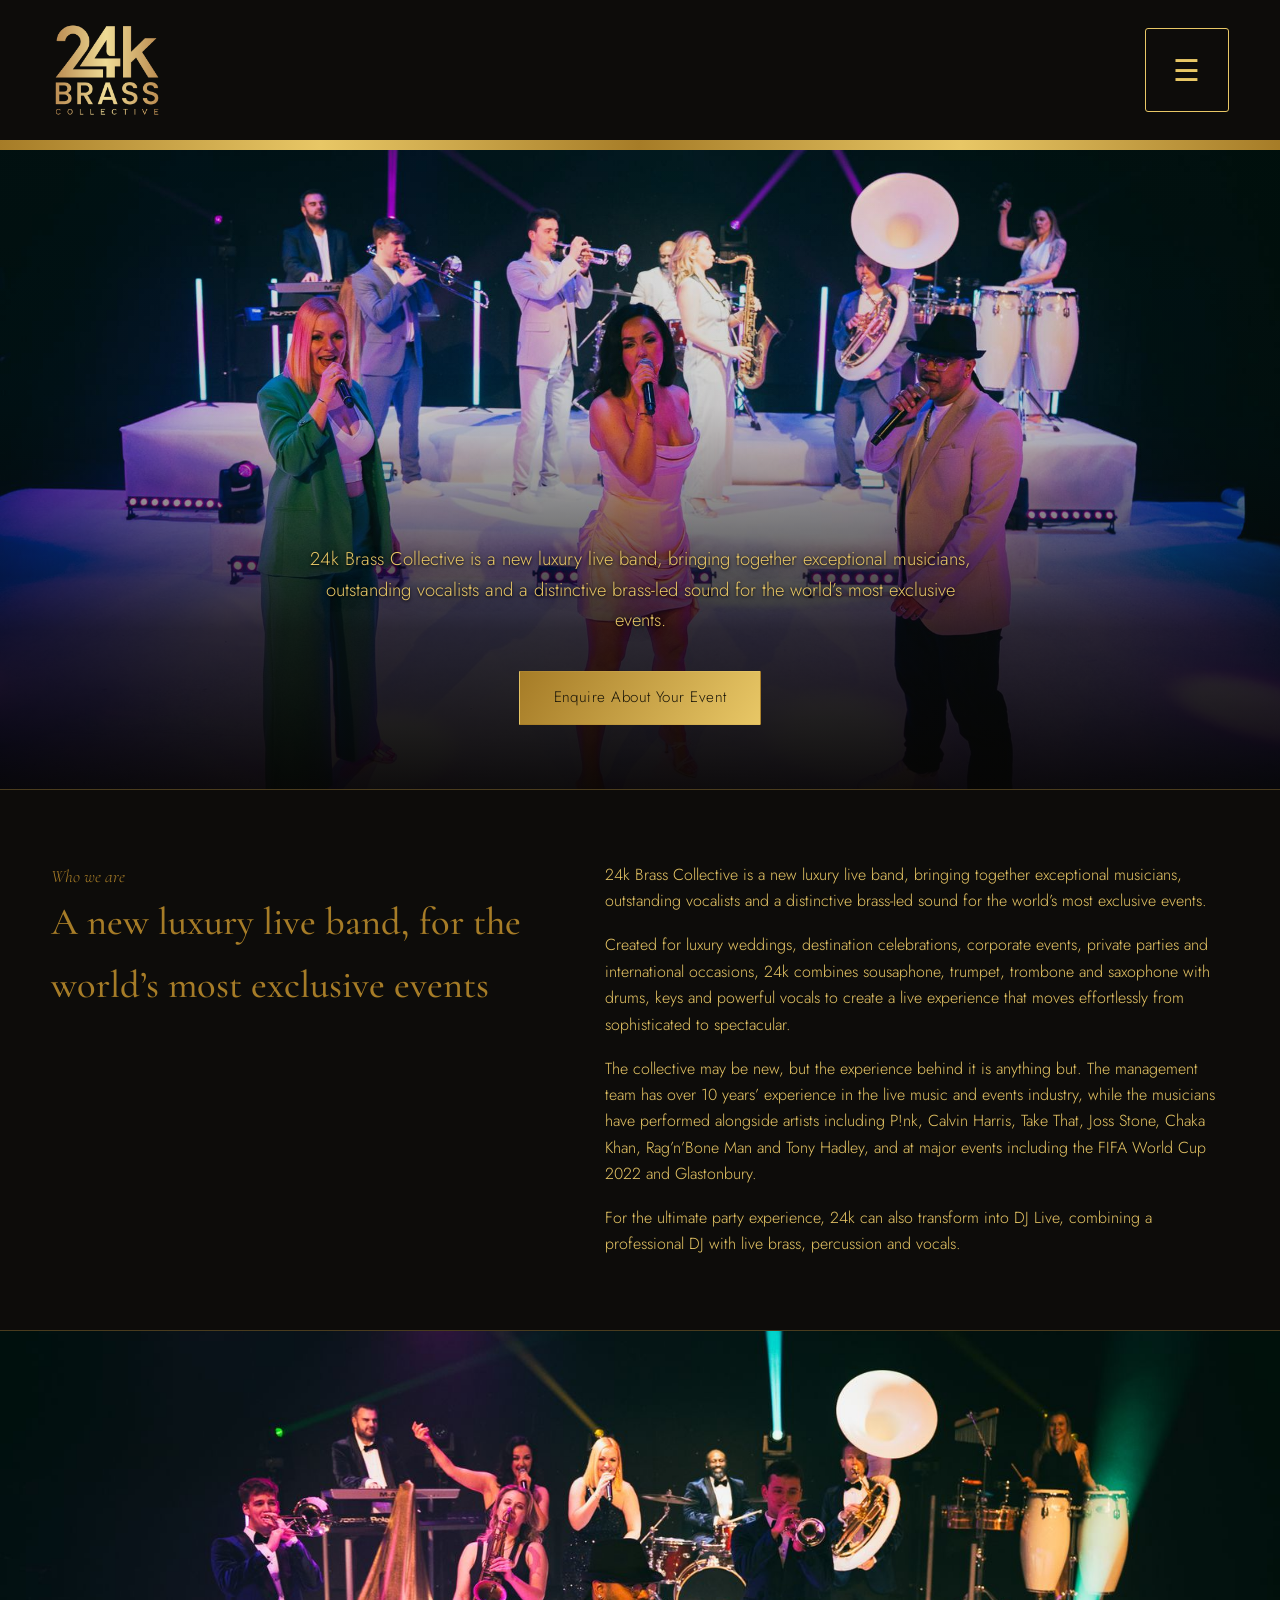
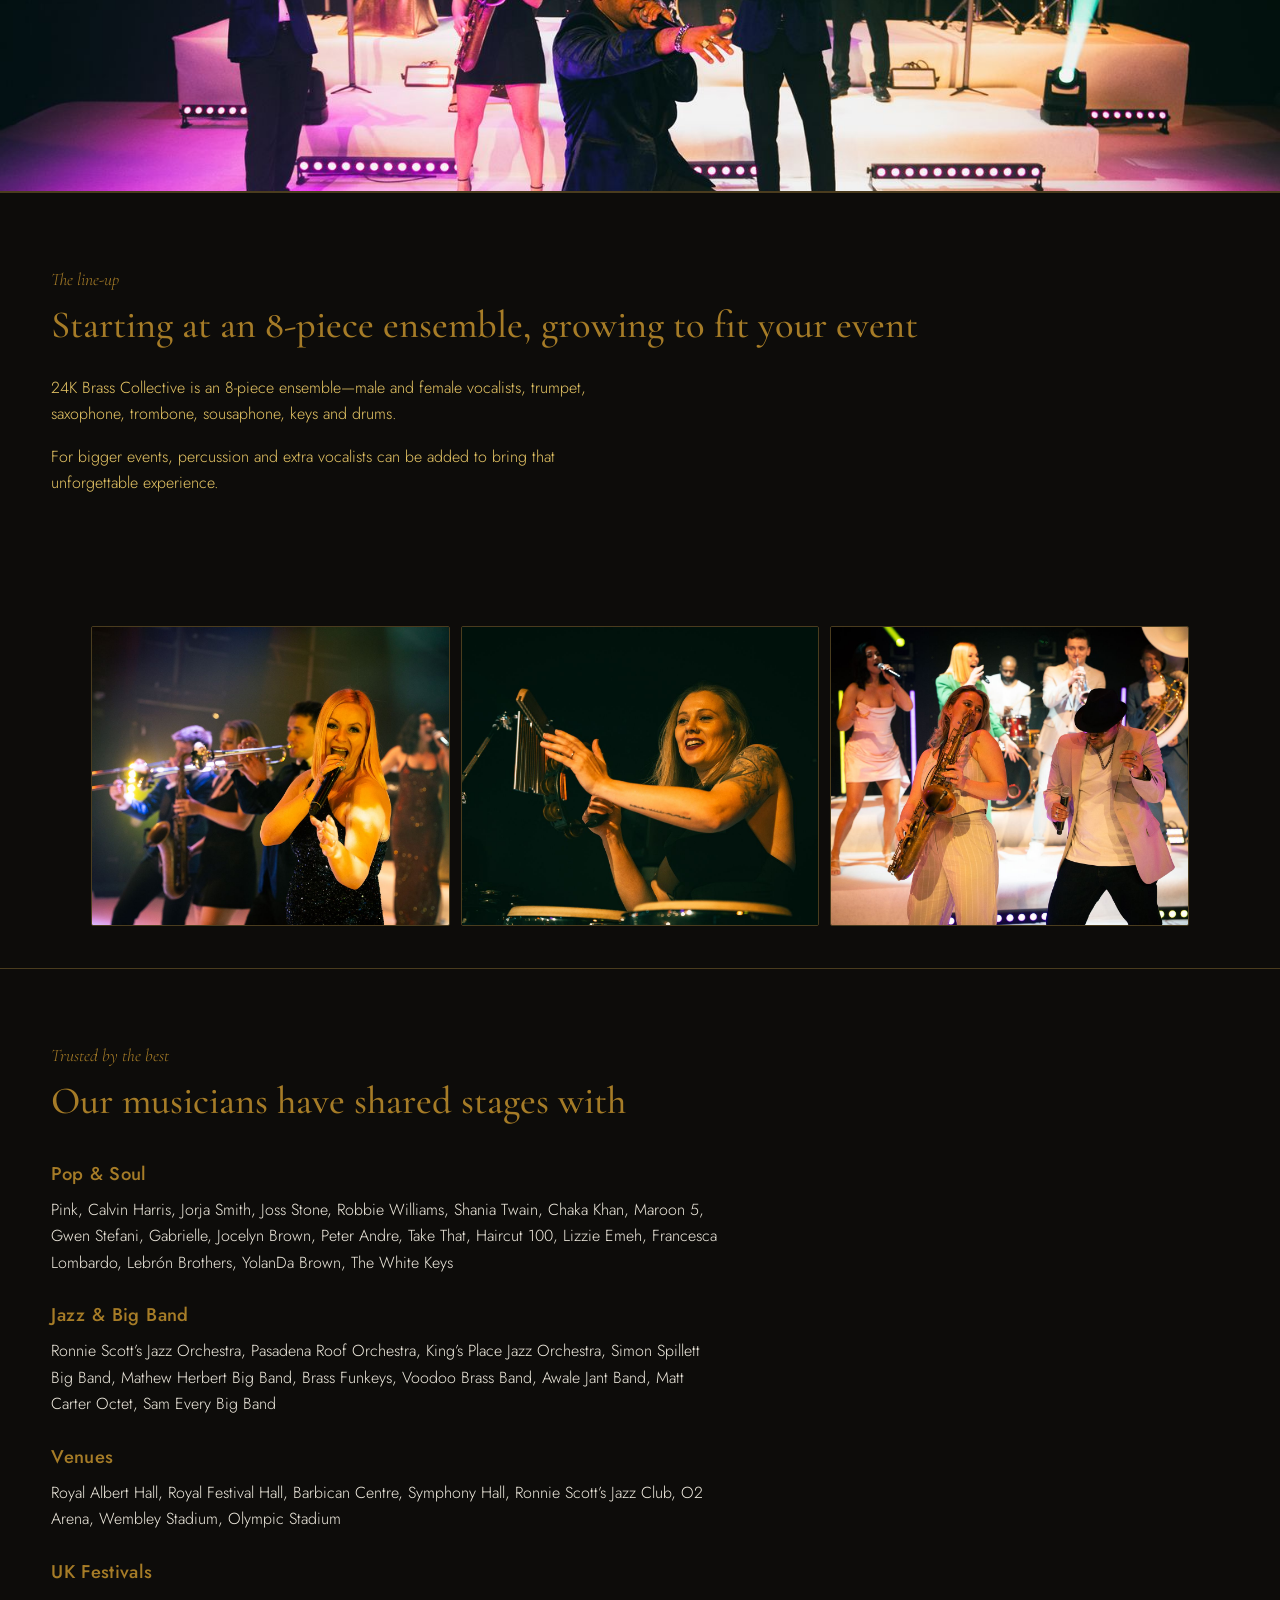
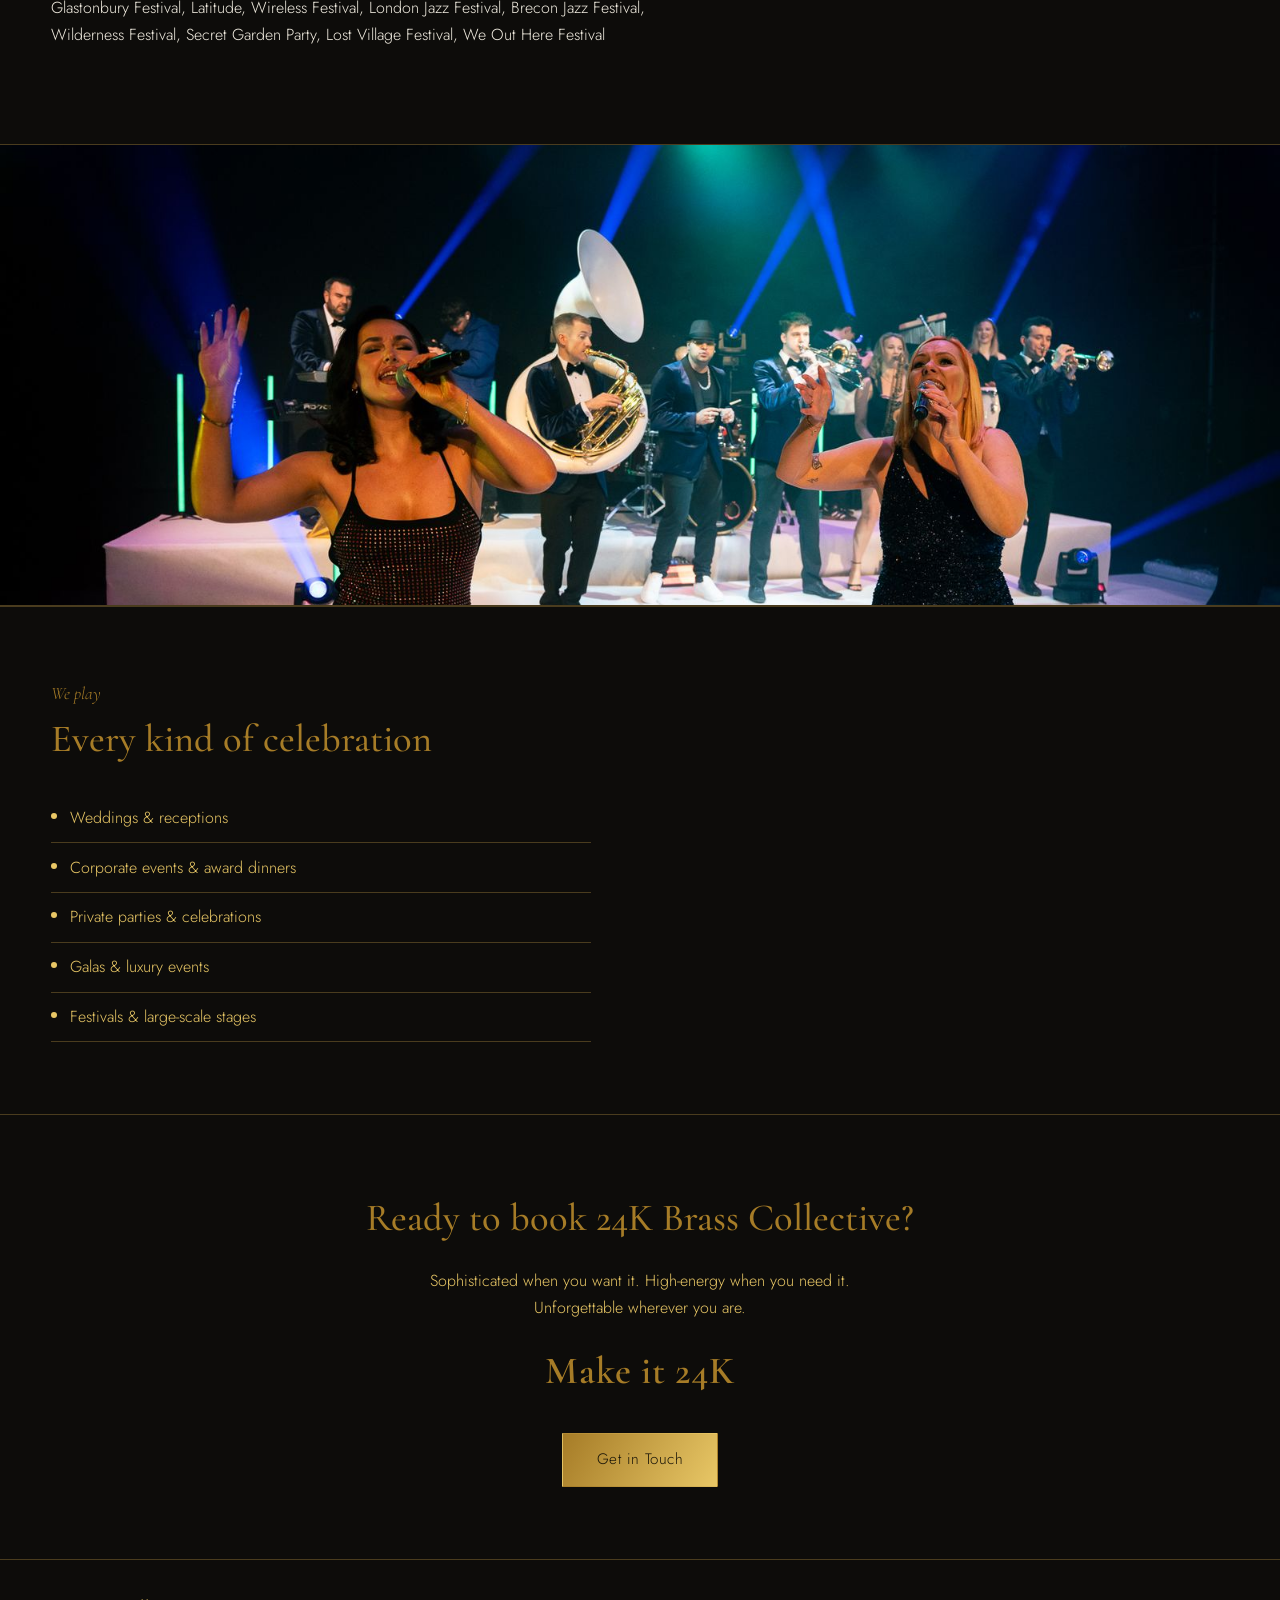
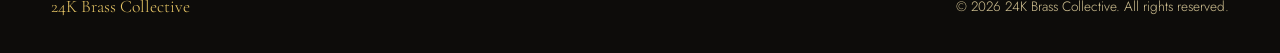
==== band/index.html @ 5452db8d "fix folder structure" ====
<!DOCTYPE html>
<html lang="en">
<head>
<meta charset="UTF-8">
<meta name="viewport" content="width=device-width, initial-scale=1.0">
<title>24K Brass Collective — Live Brass Band for Weddings &amp; Corporate Events</title>
<meta name="description" content="24k Brass Collective is a new luxury live band for the world's most exclusive events — luxury weddings, destination celebrations, corporate events and private parties. Brass-led sound, world-class musicians.">
<link rel="stylesheet" href="../styles.css">
</head>
<body style="background-color:#0d0c0a; margin:0;">

<header class="site-header" style="background-color:#0d0c0a;">
  <a class="brand" href="index.html">
    <img src="../images/logo.png" alt="24K Brass Collective logo">
  </a>
  <nav class="main-nav">
    <button class="nav-toggle" aria-label="Toggle menu" aria-expanded="false"><span class="bars">☰</span></button>
    <ul>
      <li><a href="../index.html">24K</a></li>
      <li><a href="../dj/index.html">24K DJ Live</a></li>
      <li><a href="index.html" class="active">Home</a></li>
      <li><a href="photos.html">Photos</a></li>
      <li><a href="video.html">Videos</a></li>
      <li><a href="contact.html">Contact</a></li>
    </ul>
  </nav>
</header>
<div class="gold-bar"></div>

<section class="hero" style="background-image: linear-gradient(to bottom, rgba(6,5,4,.05) 0%, rgba(6,5,4,.15) 40%, rgba(6,5,4,.8) 75%, rgba(6,5,4,.96) 100%), url('../images/hero-home.jpg');">
  <p class="lede">24k Brass Collective is a new luxury live band, bringing together exceptional musicians, outstanding vocalists and a distinctive brass-led sound for the world&rsquo;s most exclusive events.</p>
  <div style="margin-top:2.2rem;">
    <a class="btn filled" href="contact.html">Enquire About Your Event</a>
  </div>
</section>

<section>
  <div class="two-col">
    <div>
      <span class="eyebrow-line">Who we are</span>
      <h2 class="section-title">A new luxury live band, for the world&rsquo;s most exclusive events</h2>
    </div>
    <div class="prose">
      <p>24k Brass Collective is a new luxury live band, bringing together exceptional musicians, outstanding vocalists and a distinctive brass-led sound for the world&rsquo;s most exclusive events.</p>
      <p>Created for luxury weddings, destination celebrations, corporate events, private parties and international occasions, 24k combines sousaphone, trumpet, trombone and saxophone with drums, keys and powerful vocals to create a live experience that moves effortlessly from sophisticated to spectacular.</p>
      <p>The collective may be new, but the experience behind it is anything but. The management team has over 10 years&rsquo; experience in the live music and events industry, while the musicians have performed alongside artists including P!nk, Calvin Harris, Take That, Joss Stone, Chaka Khan, Rag&rsquo;n&rsquo;Bone Man and Tony Hadley, and at major events including the FIFA World Cup 2022 and Glastonbury.</p>
      <p>For the ultimate party experience, 24k can also transform into DJ Live, combining a professional DJ with live brass, percussion and vocals.</p>
    </div>
  </div>
</section>

<div class="photo-break">
  <img src="../images/band-gallery/gallery-wide-stage.jpg" alt="24K Brass Collective performing on stage">
</div>

<hr class="section-divider">

<section>
  <span class="eyebrow-line">The line-up</span>
  <h2 class="section-title">Starting at an 8-piece ensemble, growing to fit your event</h2>
  <p style="color:var(--gold-bright); max-width:66ch; margin:0.4rem 0 0;">24K Brass Collective is an 8-piece ensemble&mdash;male and female vocalists, trumpet, saxophone, trombone, sousaphone, keys and drums.</p>
  <p style="color:var(--gold-bright); margin-top:1rem; max-width:60ch;">For bigger events, percussion and extra vocalists can be added to bring that unforgettable experience.</p>
</section>

<div class="photo-grid cols-3">
  <img src="../images/band-gallery/gallery-singer-close.jpg" alt="24K Brass Collective vocalist performing">
  <img src="../images/band-gallery/gallery-percussion.jpg" alt="24K Brass Collective percussionist performing">
  <img src="../images/band-gallery/gallery-dj-sax.jpg" alt="24K Brass Collective saxophonist and vocalist performing">
</div>

<hr class="section-divider">

<section>
  <span class="eyebrow-line">Trusted by the best</span>
  <h2 class="section-title">Our musicians have shared stages with</h2>

  <div class="credits-block">
    <h3>Pop &amp; Soul</h3>
    <p>Pink, Calvin Harris, Jorja Smith, Joss Stone, Robbie Williams, Shania Twain, Chaka Khan, Maroon 5, Gwen Stefani, Gabrielle, Jocelyn Brown, Peter Andre, Take That, Haircut 100, Lizzie Emeh, Francesca Lombardo, Lebr&oacute;n Brothers, YolanDa Brown, The White Keys</p>

    <h3>Jazz &amp; Big Band</h3>
    <p>Ronnie Scott&rsquo;s Jazz Orchestra, Pasadena Roof Orchestra, King&rsquo;s Place Jazz Orchestra, Simon Spillett Big Band, Mathew Herbert Big Band, Brass Funkeys, Voodoo Brass Band, Awale Jant Band, Matt Carter Octet, Sam Every Big Band</p>

    <h3>Venues</h3>
    <p>Royal Albert Hall, Royal Festival Hall, Barbican Centre, Symphony Hall, Ronnie Scott&rsquo;s Jazz Club, O2 Arena, Wembley Stadium, Olympic Stadium</p>

    <h3>UK Festivals</h3>
    <p>Glastonbury Festival, Latitude, Wireless Festival, London Jazz Festival, Brecon Jazz Festival, Wilderness Festival, Secret Garden Party, Lost Village Festival, We Out Here Festival</p>
  </div>
</section>

<div class="photo-break">
  <img src="../images/band-gallery/gallery-duo-singers.jpg" alt="24K Brass Collective vocalists performing">
</div>

<hr class="section-divider">

<section>
  <span class="eyebrow-line">We play</span>
  <h2 class="section-title">Every kind of celebration</h2>
  <ul class="enquiry-list" style="max-width:60ch;">
    <li>Weddings &amp; receptions</li>
    <li>Corporate events &amp; award dinners</li>
    <li>Private parties &amp; celebrations</li>
    <li>Galas &amp; luxury events</li>
    <li>Festivals &amp; large-scale stages</li>
  </ul>
</section>

<hr class="section-divider">

<section style="text-align:center;">
  <h2 class="section-title">Ready to book 24K Brass Collective?</h2>
  <p style="color:var(--gold-bright); max-width:52ch; margin:0 auto 1.2rem;">Sophisticated when you want it. High-energy when you need it.<br>Unforgettable wherever you are.</p>
  <p class="make-it-24k" style="font-size:clamp(1.6rem, 3.5vw, 2.4rem); margin:0 0 1.8rem; color:var(--gold-deep);">Make it 24K</p>
  <a class="btn filled" href="contact.html">Get in Touch</a>
</section>

<footer>
  <span class="footer-brand">24K Brass Collective</span>
  <span>&copy; 2026 24K Brass Collective. All rights reserved.</span>
</footer>

<script>
  const toggle = document.querySelector('.nav-toggle');
  const nav = document.querySelector('.main-nav');
  toggle.addEventListener('click', () => {
    nav.classList.toggle('open');
    toggle.setAttribute('aria-expanded', nav.classList.contains('open'));
  });
</script>

</body>
</html>
---- styles.css ----
/* ===================================================
   24K Brass Collective — shared styles
=================================================== */

@import url('https://fonts.googleapis.com/css2?family=Cormorant+Garamond:ital,wght@0,400;0,500;0,600;1,400&family=Jost:wght@300;400;500;600&family=Montserrat:wght@700;800;900&display=swap');

:root {
  --bg: #0d0c0a;
  --bg-panel: #161310;
  --gold-bright: #e8c766;
  --gold-deep: #a67c27;
  --gold-line: #4a3c1e;
  --cream: #f1ece0;
  --muted: #d3c393;
  --gap: clamp(1.5rem, 4vw, 4rem);
}

* { box-sizing: border-box; }

html {
  scroll-behavior: smooth;
  background: var(--bg);
  color-scheme: dark;
}

body {
  margin: 0;
  background: var(--bg);
  color: var(--cream);
  font-family: 'Jost', sans-serif;
  font-weight: 300;
  line-height: 1.65;
  -webkit-font-smoothing: antialiased;
  min-height: 100vh;
}

h1, h2, h3, .display {
  font-family: 'Cormorant Garamond', serif;
  font-weight: 500;
  color: var(--gold-deep);
  margin: 0;
}

a { color: inherit; text-decoration: none; }
a:focus-visible, button:focus-visible { outline: 2px solid var(--gold-bright); outline-offset: 3px; }

img { max-width: 100%; display: block; }

.gold-text {
  background: linear-gradient(120deg, var(--gold-deep), var(--gold-bright) 55%, var(--gold-deep));
  -webkit-background-clip: text;
  background-clip: text;
  color: transparent;
}

/* ---------- header / nav ---------- */

.site-header {
  position: sticky;
  top: 0;
  z-index: 50;
  display: flex;
  align-items: center;
  justify-content: space-between;
  height: 140px;
  padding: 0 var(--gap);
  background: var(--bg);
}

.site-header.centered { justify-content: center; }

.gold-bar {
  height: 10px;
  width: 100%;
  background: linear-gradient(90deg, var(--gold-deep) 0%, var(--gold-bright) 25%, var(--gold-deep) 50%, var(--gold-bright) 75%, var(--gold-deep) 100%);
}

.brand {
  display: flex;
  align-items: center;
  gap: 0.7rem;
  height: 100%;
  font-family: 'Cormorant Garamond', serif;
  font-size: 1.35rem;
  letter-spacing: 0.02em;
}

.brand img { height: 70%; width: auto; display: block; }

/* Nav is a compact dropdown on every screen size: a hamburger button
   that reveals a small anchored panel, never a full-page overlay. */

nav.main-nav {
  position: relative;
}

nav.main-nav ul {
  list-style: none;
  margin: 0;
  padding: 0.6rem;
  display: flex;
  flex-direction: column;
  gap: 0.2rem;

  position: absolute;
  top: calc(100% + 10px);
  right: 0;
  min-width: 190px;
  background: var(--bg-panel);
  border: 1px solid var(--gold-line);
  border-radius: 3px;
  box-shadow: 0 12px 28px rgba(0, 0, 0, 0.45);

  opacity: 0;
  visibility: hidden;
  transform: translateY(-6px);
  transition: opacity 0.18s ease, transform 0.18s ease, visibility 0.18s;
}

nav.main-nav.open ul {
  opacity: 1;
  visibility: visible;
  transform: translateY(0);
}

nav.main-nav a {
  display: block;
  font-size: 0.98rem;
  color: var(--cream);
  padding: 0.65rem 0.9rem;
  border-radius: 2px;
  transition: background 0.15s ease, color 0.15s ease;
}

nav.main-nav a:hover,
nav.main-nav a.active {
  color: var(--gold-bright);
  background: rgba(232, 199, 102, 0.08);
}

.nav-toggle {
  display: flex;
  align-items: center;
  justify-content: center;
  width: clamp(56px, 14vw, 84px);
  height: clamp(56px, 14vw, 84px);
  background: var(--bg);
  border: 1px solid var(--gold-bright);
  color: var(--gold-bright);
  padding: 0;
  border-radius: 3px;
  cursor: pointer;
  transition: background 0.2s ease, color 0.2s ease;
}

.nav-toggle:hover { background: var(--gold-bright); color: #1a1508; }

.nav-toggle .bars { font-size: clamp(1.3rem, 3.2vw, 1.9rem); line-height: 1; }

/* ---------- hero ---------- */

.hero {
  min-height: min(78vh, 640px);
  display: flex;
  flex-direction: column;
  justify-content: flex-end;
  padding: clamp(2rem, 6vw, 3.5rem) var(--gap) clamp(2.5rem, 7vw, 4rem);
  text-align: center;
  border-bottom: 1px solid var(--gold-line);
  background-color: var(--bg);
  background-size: cover;
  background-position: center;
  background-repeat: no-repeat;
  text-shadow: 0 2px 14px rgba(0, 0, 0, 0.7), 0 1px 3px rgba(0, 0, 0, 0.9);
}

.hero .logo-mark {
  width: min(340px, 70vw);
  margin: 0 auto 1.8rem;
}

.hero .tagline {
  font-family: 'Cormorant Garamond', serif;
  font-style: italic;
  font-size: clamp(1.1rem, 2.2vw, 1.5rem);
  color: var(--gold-deep);
  letter-spacing: 0.02em;
  margin-bottom: 1.4rem;
}

.hero p.lede {
  max-width: 62ch;
  margin: 0 auto;
  color: var(--gold-bright);
  font-size: clamp(1rem, 1.6vw, 1.15rem);
}

.hero-page {
  min-height: min(52vh, 440px);
  display: flex;
  flex-direction: column;
  justify-content: flex-end;
  padding: clamp(2rem, 6vw, 3rem) var(--gap) clamp(1.6rem, 4vw, 2.2rem);
  border-bottom: 1px solid var(--gold-line);
  background-color: var(--bg);
  background-size: cover;
  background-position: center;
  background-repeat: no-repeat;
  text-shadow: 0 2px 14px rgba(0, 0, 0, 0.7), 0 1px 3px rgba(0, 0, 0, 0.9);
}

.hero-page h1 { font-size: clamp(2.2rem, 5vw, 3.4rem); }
.hero-page .kicker {
  color: var(--gold-deep);
  font-family: 'Cormorant Garamond', serif;
  font-style: italic;
  font-size: 1.15rem;
  margin-bottom: 0.6rem;
  display: block;
}

/* ---------- buttons ---------- */

.btn {
  display: inline-block;
  padding: 0.85rem 2.1rem;
  border: 1px solid var(--gold-bright);
  color: var(--gold-bright);
  font-size: 0.95rem;
  letter-spacing: 0.03em;
  border-radius: 1px;
  text-shadow: none;
  transition: background 0.25s ease, color 0.25s ease;
}

.btn:hover { background: var(--gold-bright); color: #1a1508; }

.btn.filled {
  background: linear-gradient(120deg, var(--gold-deep), var(--gold-bright));
  color: #1a1508;
  border-color: transparent;
}

.btn.filled:hover { filter: brightness(1.08); }

/* ---------- sections / layout ---------- */

section {
  padding: clamp(2.6rem, 6vw, 4.5rem) var(--gap);
}

.section-divider {
  border: 0;
  border-top: 1px solid var(--gold-line);
  margin: 0;
}

.two-col {
  display: grid;
  grid-template-columns: 1.1fr 1.4fr;
  gap: clamp(2rem, 5vw, 4rem);
  align-items: start;
}

@media (max-width: 800px) {
  .two-col { grid-template-columns: 1fr; }
}

.eyebrow-line {
  font-family: 'Cormorant Garamond', serif;
  font-style: italic;
  color: var(--gold-deep);
  font-size: 1.1rem;
  margin-bottom: 0.5rem;
}

h2.section-title {
  font-size: clamp(1.7rem, 3.4vw, 2.4rem);
  margin-bottom: 1.1rem;
}

.prose p { color: var(--gold-bright); margin: 0 0 1.1em; max-width: 68ch; }
.prose p:last-child { margin-bottom: 0; }

/* ---------- lineup / roster ---------- */

.roster-grid {
  display: grid;
  grid-template-columns: repeat(auto-fit, minmax(150px, 1fr));
  gap: 1.6rem 1.2rem;
  margin-top: 1.6rem;
}

.roster-item {
  border-top: 1px solid var(--gold-line);
  padding-top: 0.8rem;
}

.roster-item .role {
  font-family: 'Cormorant Garamond', serif;
  font-size: 1.25rem;
  color: var(--gold-deep);
}

/* ---------- credits list ---------- */

.credits-block { margin-top: 1.6rem; }
.credits-block h3 {
  font-size: 1.15rem;
  color: var(--gold-deep);
  margin-bottom: 0.5rem;
  font-family: 'Jost', sans-serif;
  font-weight: 500;
  letter-spacing: 0.02em;
}
.credits-block p {
  color: var(--cream);
  margin: 0 0 1.5rem;
  max-width: 74ch;
}

/* ---------- photo galleries ---------- */

.gallery-set {
  margin-bottom: clamp(2.5rem, 5vw, 3.5rem);
}

.gallery-set-header {
  display: flex;
  align-items: baseline;
  justify-content: space-between;
  flex-wrap: wrap;
  gap: 0.6rem;
  border-bottom: 1px solid var(--gold-line);
  padding-bottom: 0.7rem;
  margin-bottom: 1.4rem;
}

.gallery-set-header h2 { font-size: 1.6rem; }
.gallery-set-header .count { color: var(--muted); font-size: 0.88rem; }

.gallery-grid {
  display: grid;
  grid-template-columns: repeat(auto-fill, minmax(220px, 1fr));
  gap: 1rem;
}

.photo-slot {
  aspect-ratio: 4 / 3;
  border: 1px dashed var(--gold-line);
  background: var(--bg-panel);
  display: flex;
  align-items: center;
  justify-content: center;
  text-align: center;
  color: var(--muted);
  font-size: 0.82rem;
  padding: 0.8rem;
  border-radius: 2px;
}

.photo-slot span { display: block; }
.photo-slot .slot-label { color: var(--gold-bright); font-family: 'Cormorant Garamond', serif; font-size: 1rem; margin-bottom: 0.3rem; }

/* ---------- video page ---------- */

.video-slot {
  aspect-ratio: 16 / 9;
  width: 100%;
  border: 1px dashed var(--gold-line);
  background: var(--bg-panel);
  display: flex;
  align-items: center;
  justify-content: center;
  text-align: center;
  color: var(--muted);
  font-size: 0.9rem;
  border-radius: 2px;
  padding: 1.5rem;
}

.video-slot .slot-label { color: var(--gold-bright); font-family: 'Cormorant Garamond', serif; font-size: 1.2rem; margin-bottom: 0.4rem; }

.video-item { margin-bottom: 2.4rem; }
.video-item h3 { font-size: 1.2rem; margin-bottom: 0.7rem; color: var(--cream); font-family: 'Jost'; font-weight: 500; }

/* ---------- contact ---------- */

.contact-grid {
  display: grid;
  grid-template-columns: 1fr 1fr;
  gap: clamp(2rem, 5vw, 4rem);
}

@media (max-width: 800px) {
  .contact-grid { grid-template-columns: 1fr; }
}

.enquiry-list { list-style: none; padding: 0; margin: 1.4rem 0 0; }
.enquiry-list li {
  padding: 0.7rem 0;
  border-bottom: 1px solid var(--gold-line);
  color: var(--gold-bright);
  display: flex;
  gap: 0.8rem;
}
.enquiry-list li::before {
  content: '';
  width: 6px; height: 6px;
  margin-top: 0.5em;
  background: var(--gold-bright);
  flex-shrink: 0;
  border-radius: 50%;
}

.contact-panel {
  background: var(--bg-panel);
  border: 1px solid var(--gold-line);
  padding: clamp(1.6rem, 4vw, 2.4rem);
  border-radius: 2px;
}

.contact-panel a.email {
  font-family: 'Cormorant Garamond', serif;
  font-size: 1.4rem;
  color: var(--gold-deep);
  word-break: break-word;
}

.contact-panel .field-note { color: var(--cream); font-size: 0.85rem; margin-top: 1.6rem; }

/* ---------- landing / hub page ---------- */

.landing-masthead {
  padding: clamp(2.5rem, 8vw, 5rem) var(--gap) clamp(1.5rem, 4vw, 2.5rem);
  text-align: center;
}

.make-it-24k {
  font-family: 'Cormorant Garamond', serif;
  font-style: normal;
  font-weight: 600;
  color: var(--gold-bright);
  font-size: clamp(2rem, 6vw, 3.2rem);
  letter-spacing: 0.02em;
  margin: 0;
}

.offer-grid {
  display: grid;
  grid-template-columns: 1fr 1fr;
  gap: 1.4rem;
  padding: 0 var(--gap) clamp(3rem, 8vw, 5rem);
  max-width: 1200px;
  margin: 0 auto;
}

@media (max-width: 760px) {
  .offer-grid { grid-template-columns: 1fr; }
}

.offer-card {
  position: relative;
  display: flex;
  flex-direction: column;
  justify-content: flex-end;
  min-height: clamp(300px, 42vw, 380px);
  padding: clamp(1.6rem, 4vw, 2.4rem);
  border: 1px solid var(--gold-line);
  border-radius: 3px;
  background-size: cover;
  background-position: center;
  background-repeat: no-repeat;
  text-align: center;
  text-shadow: 0 2px 14px rgba(0, 0, 0, 0.7), 0 1px 3px rgba(0, 0, 0, 0.9);
  transition: border-color 0.2s ease;
  overflow: hidden;
}

.offer-card::after {
  content: '';
  position: absolute;
  inset: 0;
  background: rgba(6, 5, 4, 0);
  transition: background 0.35s ease;
  pointer-events: none;
}

.offer-card:hover::after,
.offer-card:focus-visible::after,
.offer-card.in-view::after {
  background: rgba(6, 5, 4, 0.6);
}

.offer-card:hover { border-color: var(--gold-bright); }

.offer-card h2 {
  position: absolute;
  top: clamp(1.6rem, 4vw, 2.4rem);
  left: clamp(1.6rem, 4vw, 2.4rem);
  right: clamp(1.6rem, 4vw, 2.4rem);
  z-index: 2;
  font-family: 'Cormorant Garamond', serif;
  font-weight: 600;
  font-size: clamp(1.8rem, 4vw, 2.3rem);
  color: var(--gold-bright);
  margin: 0;
}

.offer-card p {
  position: relative;
  z-index: 2;
  align-self: center;
  color: var(--gold-bright);
  max-width: 42ch;
  margin: 0 0 1.4rem;
}

.offer-card .btn { position: relative; z-index: 2; align-self: center; }

footer {
  border-top: 1px solid var(--gold-line);
  padding: 2rem var(--gap);
  display: flex;
  align-items: center;
  justify-content: space-between;
  flex-wrap: wrap;
  gap: 1rem;
  color: var(--muted);
  font-size: 0.85rem;
}

footer .footer-brand {
  font-family: 'Cormorant Garamond', serif;
  color: var(--gold-bright);
  font-size: 1.1rem;
}

/* ---------- photo breaks (page-content galleries) ---------- */

.photo-break {
  width: 100%;
  overflow: hidden;
  border-top: 1px solid var(--gold-line);
  border-bottom: 1px solid var(--gold-line);
}

.photo-break img {
  width: 100%;
  display: block;
  height: clamp(240px, 42vw, 460px);
  object-fit: cover;
  object-position: center 30%;
}

.photo-grid {
  display: grid;
  gap: 0.7rem;
  padding: clamp(1.6rem, 4vw, 2.6rem) var(--gap);
  max-width: 1200px;
  margin: 0 auto;
}

.photo-grid.cols-2 { grid-template-columns: 1fr 1fr; }
.photo-grid.cols-3 { grid-template-columns: repeat(3, 1fr); }

.photo-grid img {
  width: 100%;
  height: clamp(200px, 26vw, 300px);
  object-fit: cover;
  border: 1px solid var(--gold-line);
  border-radius: 2px;
  display: block;
}

@media (max-width: 700px) {
  .photo-grid.cols-3 { grid-template-columns: 1fr 1fr; }
  .photo-grid.cols-3 img:last-child { grid-column: span 2; height: clamp(180px, 40vw, 260px); }
  .photo-grid.cols-2 { grid-template-columns: 1fr; }
}

/* ---------- gallery carousel ---------- */

.gallery-carousel {
  display: flex;
  gap: 1rem;
  overflow-x: auto;
  scroll-snap-type: x mandatory;
  padding-bottom: 0.6rem;
  margin-left: calc(-1 * var(--gap));
  margin-right: calc(-1 * var(--gap));
  width: calc(100% + 2 * var(--gap));
  padding-left: calc(50% - min(140px, 36vw));
  padding-right: calc(50% - min(140px, 36vw));
  scroll-padding-inline: calc(50% - min(140px, 36vw));
  -webkit-overflow-scrolling: touch;
  scrollbar-width: thin;
  scrollbar-color: var(--gold-line) transparent;
}

.gallery-carousel::-webkit-scrollbar { height: 6px; }
.gallery-carousel::-webkit-scrollbar-track { background: transparent; }
.gallery-carousel::-webkit-scrollbar-thumb { background: var(--gold-line); border-radius: 3px; }

.gallery-carousel .photo-slot,
.gallery-carousel img {
  flex: 0 0 auto;
  width: min(280px, 72vw);
  aspect-ratio: 4 / 3;
  scroll-snap-align: center;
}

.gallery-carousel img {
  object-fit: cover;
  border: 1px solid var(--gold-line);
  border-radius: 2px;
  display: block;
}

/* ---------- real video embed (replaces placeholder video-slot) ---------- */

.video-embed {
  position: relative;
  width: 100%;
  aspect-ratio: 16 / 9;
  border: 1px solid var(--gold-line);
  border-radius: 2px;
  overflow: hidden;
  background: var(--bg-panel);
}

.video-embed iframe {
  position: absolute;
  top: 0; left: 0;
  width: 100%;
  height: 100%;
  border: 0;
}

/* ---------- contact form ---------- */

.contact-form { display: flex; flex-direction: column; gap: 1rem; }

.contact-form label {
  display: block;
  font-size: 0.82rem;
  color: var(--muted);
  margin-bottom: 0.35rem;
  letter-spacing: 0.02em;
}

.contact-form input,
.contact-form textarea {
  width: 100%;
  background: var(--bg);
  border: 1px solid var(--gold-line);
  border-radius: 2px;
  padding: 0.7rem 0.8rem;
  color: var(--cream);
  font-family: 'Jost', sans-serif;
  font-size: 0.95rem;
  box-sizing: border-box;
}

.contact-form input:focus,
.contact-form textarea:focus {
  outline: none;
  border-color: var(--gold-bright);
}

.contact-form textarea { resize: vertical; min-height: 120px; }

.contact-form .btn {
  align-self: flex-start;
  border: none;
  cursor: pointer;
  font-family: inherit;
}

.contact-form-note {
  color: var(--muted);
  font-size: 0.88rem;
  margin-top: 1.2rem;
}

.contact-form-note a { color: var(--gold-bright); }
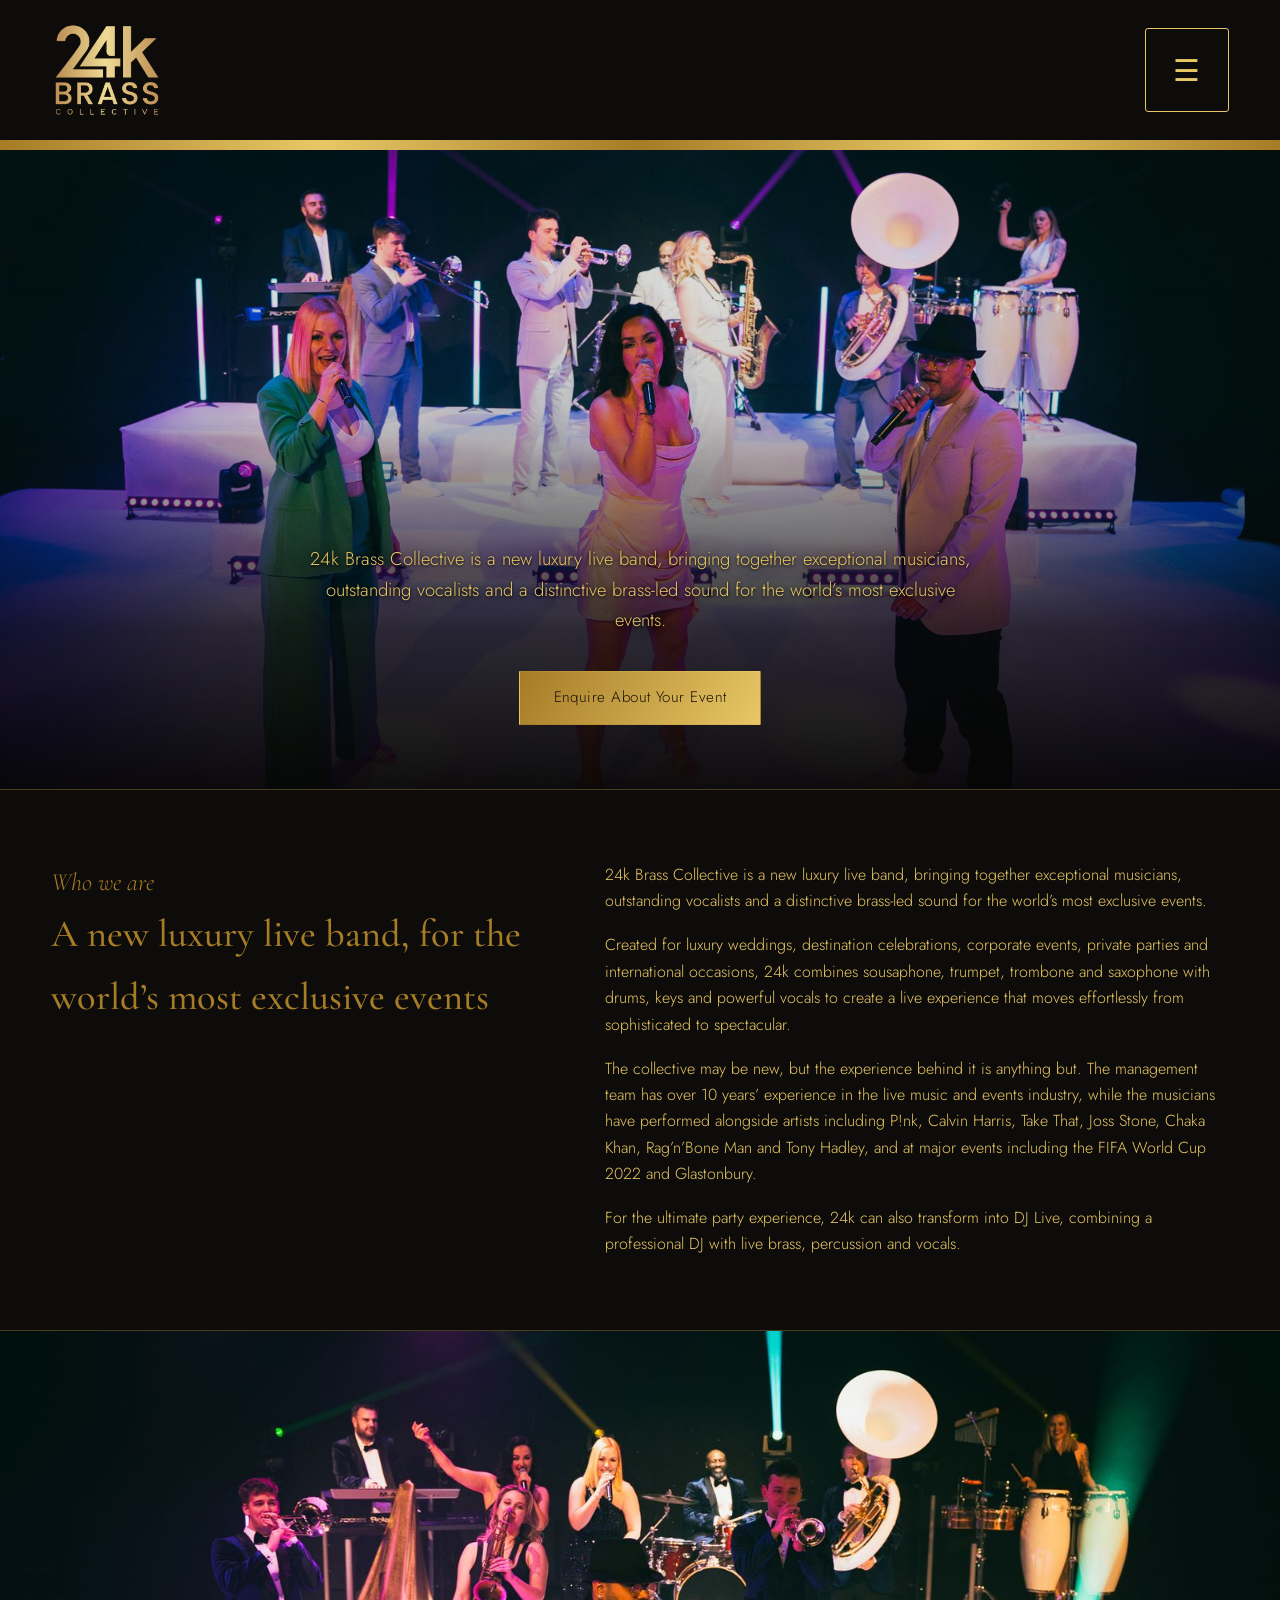
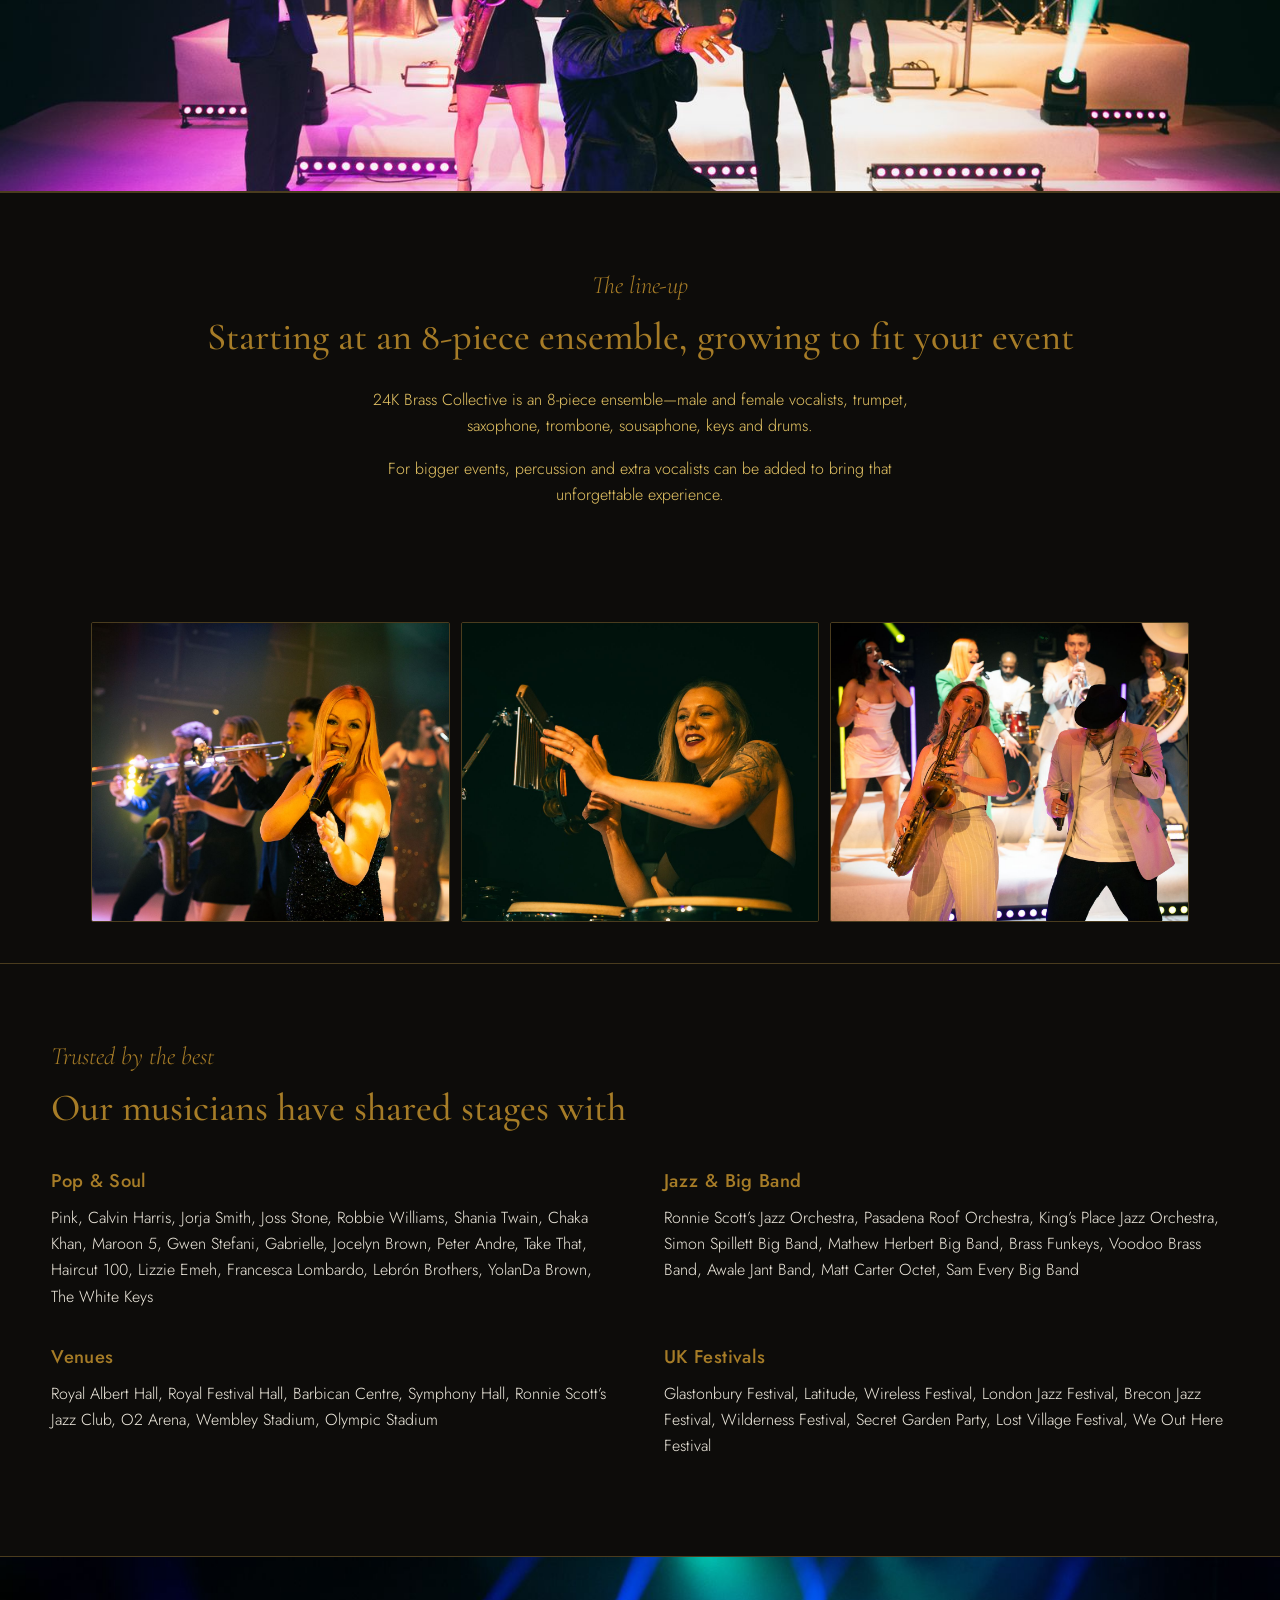
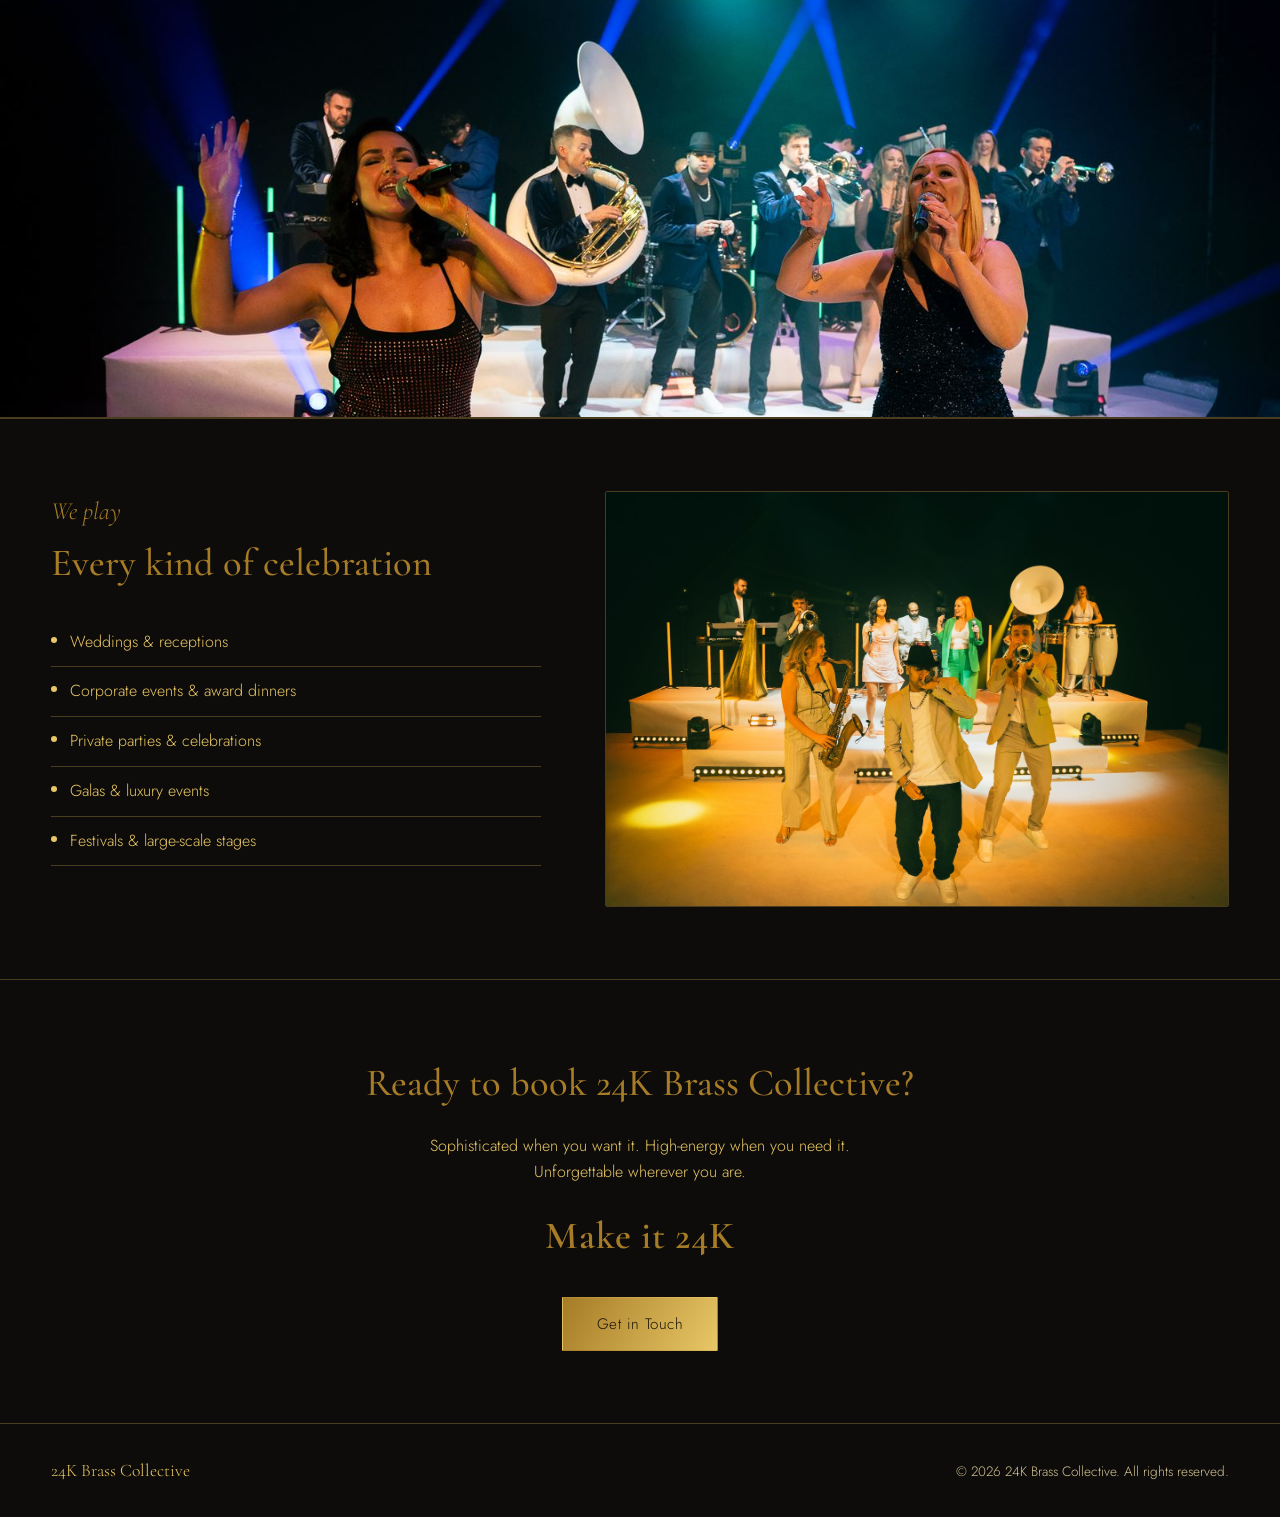
==== commit 20b424d0: "desktop fix" ====
--- a/band/index.html
+++ b/band/index.html
@@ -55,11 +55,11 @@
 
 <hr class="section-divider">
 
-<section>
+<section style="text-align:center;">
   <span class="eyebrow-line">The line-up</span>
   <h2 class="section-title">Starting at an 8-piece ensemble, growing to fit your event</h2>
-  <p style="color:var(--gold-bright); max-width:66ch; margin:0.4rem 0 0;">24K Brass Collective is an 8-piece ensemble&mdash;male and female vocalists, trumpet, saxophone, trombone, sousaphone, keys and drums.</p>
-  <p style="color:var(--gold-bright); margin-top:1rem; max-width:60ch;">For bigger events, percussion and extra vocalists can be added to bring that unforgettable experience.</p>
+  <p style="color:var(--gold-bright); max-width:66ch; margin:0.4rem auto 0;">24K Brass Collective is an 8-piece ensemble&mdash;male and female vocalists, trumpet, saxophone, trombone, sousaphone, keys and drums.</p>
+  <p style="color:var(--gold-bright); margin:1rem auto 0; max-width:60ch;">For bigger events, percussion and extra vocalists can be added to bring that unforgettable experience.</p>
 </section>
 
 <div class="photo-grid cols-3">
@@ -75,17 +75,22 @@
   <h2 class="section-title">Our musicians have shared stages with</h2>
 
   <div class="credits-block">
-    <h3>Pop &amp; Soul</h3>
-    <p>Pink, Calvin Harris, Jorja Smith, Joss Stone, Robbie Williams, Shania Twain, Chaka Khan, Maroon 5, Gwen Stefani, Gabrielle, Jocelyn Brown, Peter Andre, Take That, Haircut 100, Lizzie Emeh, Francesca Lombardo, Lebr&oacute;n Brothers, YolanDa Brown, The White Keys</p>
-
-    <h3>Jazz &amp; Big Band</h3>
-    <p>Ronnie Scott&rsquo;s Jazz Orchestra, Pasadena Roof Orchestra, King&rsquo;s Place Jazz Orchestra, Simon Spillett Big Band, Mathew Herbert Big Band, Brass Funkeys, Voodoo Brass Band, Awale Jant Band, Matt Carter Octet, Sam Every Big Band</p>
-
-    <h3>Venues</h3>
-    <p>Royal Albert Hall, Royal Festival Hall, Barbican Centre, Symphony Hall, Ronnie Scott&rsquo;s Jazz Club, O2 Arena, Wembley Stadium, Olympic Stadium</p>
-
-    <h3>UK Festivals</h3>
-    <p>Glastonbury Festival, Latitude, Wireless Festival, London Jazz Festival, Brecon Jazz Festival, Wilderness Festival, Secret Garden Party, Lost Village Festival, We Out Here Festival</p>
+    <div>
+      <h3>Pop &amp; Soul</h3>
+      <p>Pink, Calvin Harris, Jorja Smith, Joss Stone, Robbie Williams, Shania Twain, Chaka Khan, Maroon 5, Gwen Stefani, Gabrielle, Jocelyn Brown, Peter Andre, Take That, Haircut 100, Lizzie Emeh, Francesca Lombardo, Lebr&oacute;n Brothers, YolanDa Brown, The White Keys</p>
+    </div>
+    <div>
+      <h3>Jazz &amp; Big Band</h3>
+      <p>Ronnie Scott&rsquo;s Jazz Orchestra, Pasadena Roof Orchestra, King&rsquo;s Place Jazz Orchestra, Simon Spillett Big Band, Mathew Herbert Big Band, Brass Funkeys, Voodoo Brass Band, Awale Jant Band, Matt Carter Octet, Sam Every Big Band</p>
+    </div>
+    <div>
+      <h3>Venues</h3>
+      <p>Royal Albert Hall, Royal Festival Hall, Barbican Centre, Symphony Hall, Ronnie Scott&rsquo;s Jazz Club, O2 Arena, Wembley Stadium, Olympic Stadium</p>
+    </div>
+    <div>
+      <h3>UK Festivals</h3>
+      <p>Glastonbury Festival, Latitude, Wireless Festival, London Jazz Festival, Brecon Jazz Festival, Wilderness Festival, Secret Garden Party, Lost Village Festival, We Out Here Festival</p>
+    </div>
   </div>
 </section>
 
@@ -96,15 +101,20 @@
 <hr class="section-divider">
 
 <section>
-  <span class="eyebrow-line">We play</span>
-  <h2 class="section-title">Every kind of celebration</h2>
-  <ul class="enquiry-list" style="max-width:60ch;">
-    <li>Weddings &amp; receptions</li>
-    <li>Corporate events &amp; award dinners</li>
-    <li>Private parties &amp; celebrations</li>
-    <li>Galas &amp; luxury events</li>
-    <li>Festivals &amp; large-scale stages</li>
-  </ul>
+  <div class="two-col">
+    <div>
+      <span class="eyebrow-line">We play</span>
+      <h2 class="section-title">Every kind of celebration</h2>
+      <ul class="enquiry-list" style="max-width:60ch;">
+        <li>Weddings &amp; receptions</li>
+        <li>Corporate events &amp; award dinners</li>
+        <li>Private parties &amp; celebrations</li>
+        <li>Galas &amp; luxury events</li>
+        <li>Festivals &amp; large-scale stages</li>
+      </ul>
+    </div>
+    <img class="section-photo" src="../images/section-we-play.jpg" alt="24K Brass Collective performing">
+  </div>
 </section>
 
 <hr class="section-divider">
--- a/styles.css
+++ b/styles.css
@@ -270,7 +270,7 @@
   font-family: 'Cormorant Garamond', serif;
   font-style: italic;
   color: var(--gold-deep);
-  font-size: 1.1rem;
+  font-size: clamp(1.2rem, 2vw, 1.55rem);
   margin-bottom: 0.5rem;
 }
 
@@ -305,6 +305,16 @@
 /* ---------- credits list ---------- */
 
 .credits-block { margin-top: 1.6rem; }
+
+@media (min-width: 700px) {
+  .credits-block {
+    display: grid;
+    grid-template-columns: 1fr 1fr;
+    column-gap: 3rem;
+    row-gap: 0.5rem;
+  }
+}
+
 .credits-block h3 {
   font-size: 1.15rem;
   color: var(--gold-deep);
@@ -605,7 +615,7 @@
 .gallery-carousel .photo-slot,
 .gallery-carousel img {
   flex: 0 0 auto;
-  width: min(280px, 72vw);
+  width: min(460px, 72vw);
   aspect-ratio: 4 / 3;
   scroll-snap-align: center;
 }
@@ -613,6 +623,7 @@
 .gallery-carousel img {
   object-fit: cover;
   border: 1px solid var(--gold-line);
+  cursor: zoom-in;
   border-radius: 2px;
   display: block;
 }
@@ -679,8 +690,92 @@
 
 .contact-form-note {
   color: var(--muted);
-  font-size: 0.88rem;
+  font-size: 1.1rem;
   margin-top: 1.2rem;
 }
 
 .contact-form-note a { color: var(--gold-bright); }
+
+/* ---------- inline section photo (text + image side by side) ---------- */
+
+.section-photo {
+  width: 100%;
+  height: 100%;
+  min-height: 240px;
+  object-fit: cover;
+  border: 1px solid var(--gold-line);
+  border-radius: 2px;
+  display: block;
+}
+
+/* ---------- carousel arrows ---------- */
+
+.carousel-wrap { position: relative; }
+
+.carousel-arrow {
+  position: absolute;
+  top: 50%;
+  transform: translateY(-50%);
+  z-index: 5;
+  width: 44px;
+  height: 44px;
+  border-radius: 50%;
+  border: 1px solid var(--gold-bright);
+  background: rgba(13, 12, 10, 0.6);
+  color: var(--gold-bright);
+  font-size: 1.3rem;
+  display: flex;
+  align-items: center;
+  justify-content: center;
+  cursor: pointer;
+  transition: background 0.2s ease, color 0.2s ease;
+}
+
+.carousel-arrow:hover { background: var(--gold-bright); color: #1a1508; }
+
+.carousel-arrow.prev { left: 0.5rem; }
+.carousel-arrow.next { right: 0.5rem; }
+
+@media (max-width: 600px) {
+  .carousel-arrow { width: 36px; height: 36px; font-size: 1.05rem; }
+}
+
+/* ---------- lightbox ---------- */
+
+.lightbox {
+  position: fixed;
+  inset: 0;
+  z-index: 200;
+  background: rgba(6, 5, 4, 0.94);
+  display: none;
+  align-items: center;
+  justify-content: center;
+  padding: 0.75rem;
+  cursor: zoom-out;
+}
+
+.lightbox.open { display: flex; }
+
+.lightbox img {
+  max-width: 100%;
+  max-height: 100%;
+  border: 1px solid var(--gold-line);
+  border-radius: 2px;
+}
+
+.lightbox-close {
+  position: absolute;
+  top: 1.2rem;
+  right: 1.4rem;
+  width: 42px;
+  height: 42px;
+  border-radius: 50%;
+  border: 1px solid var(--gold-bright);
+  background: rgba(13, 12, 10, 0.7);
+  color: var(--gold-bright);
+  font-size: 1.4rem;
+  display: flex;
+  align-items: center;
+  justify-content: center;
+  cursor: pointer;
+}
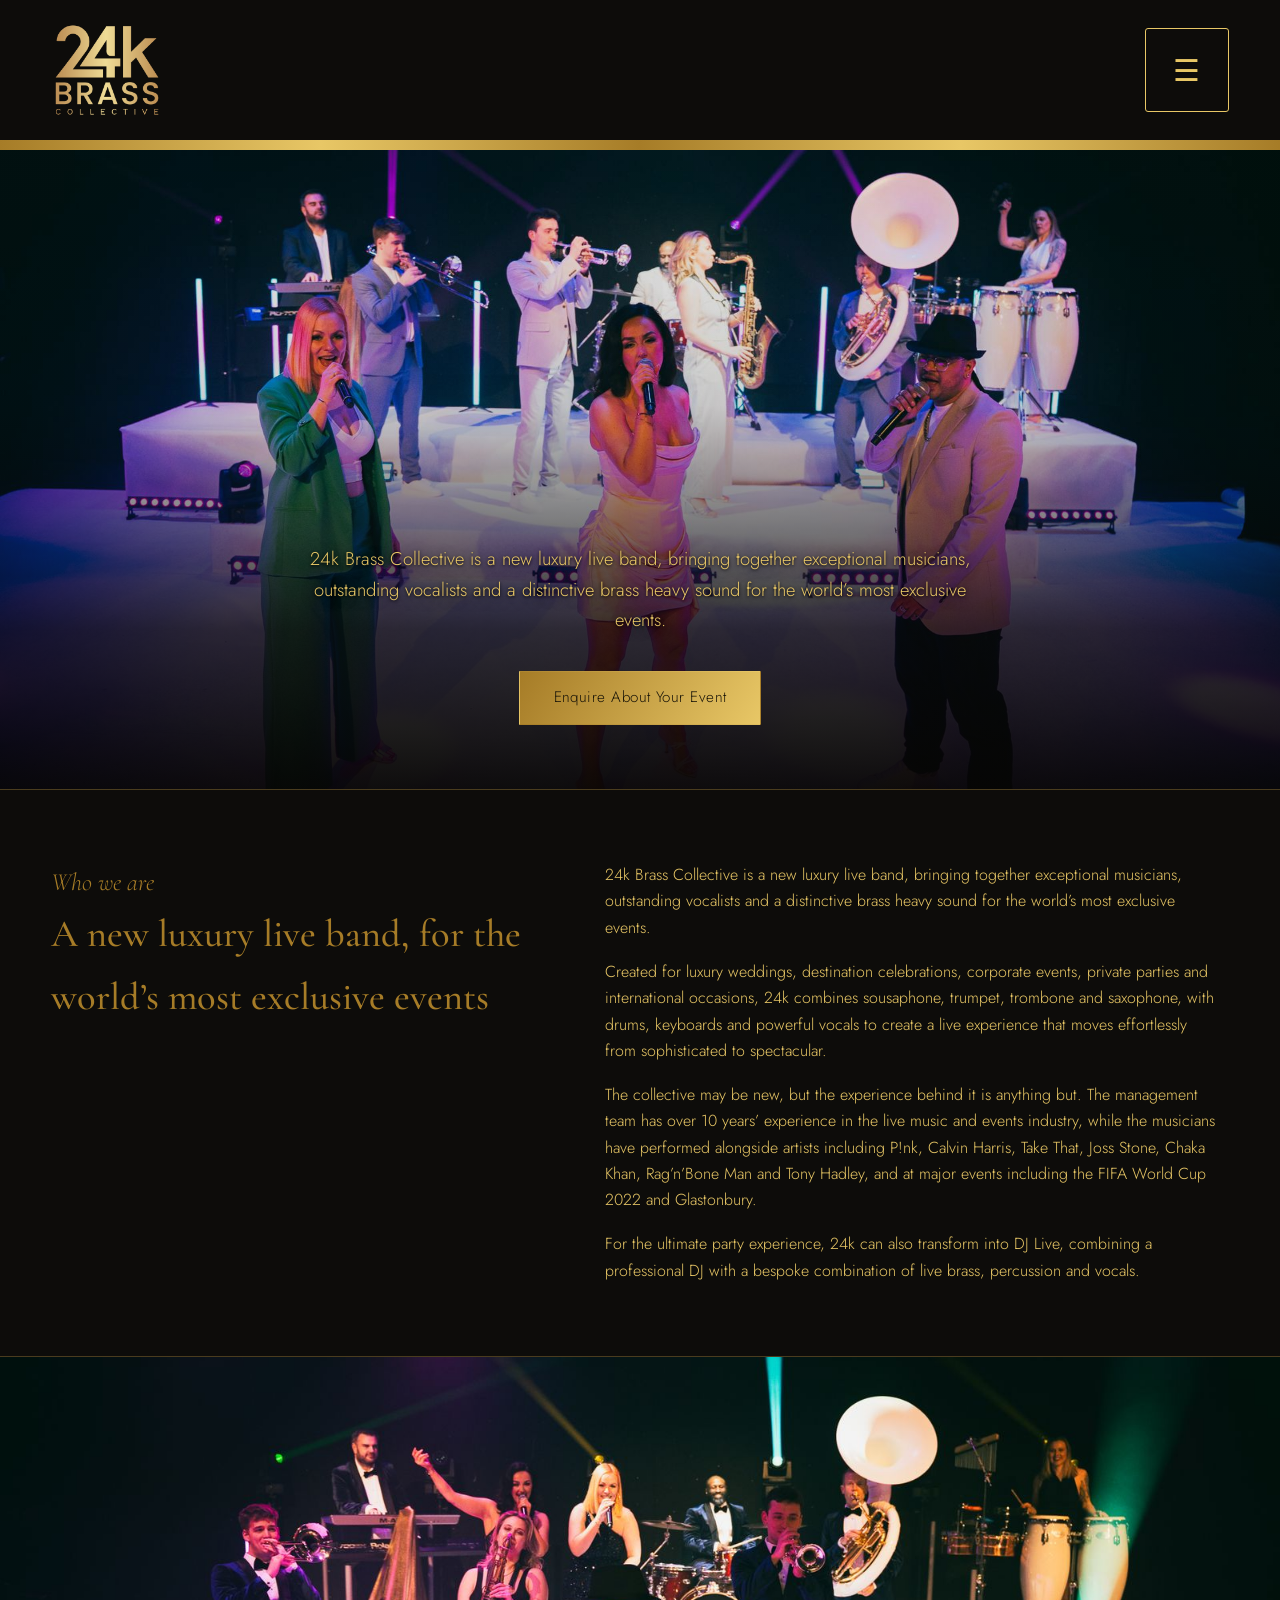
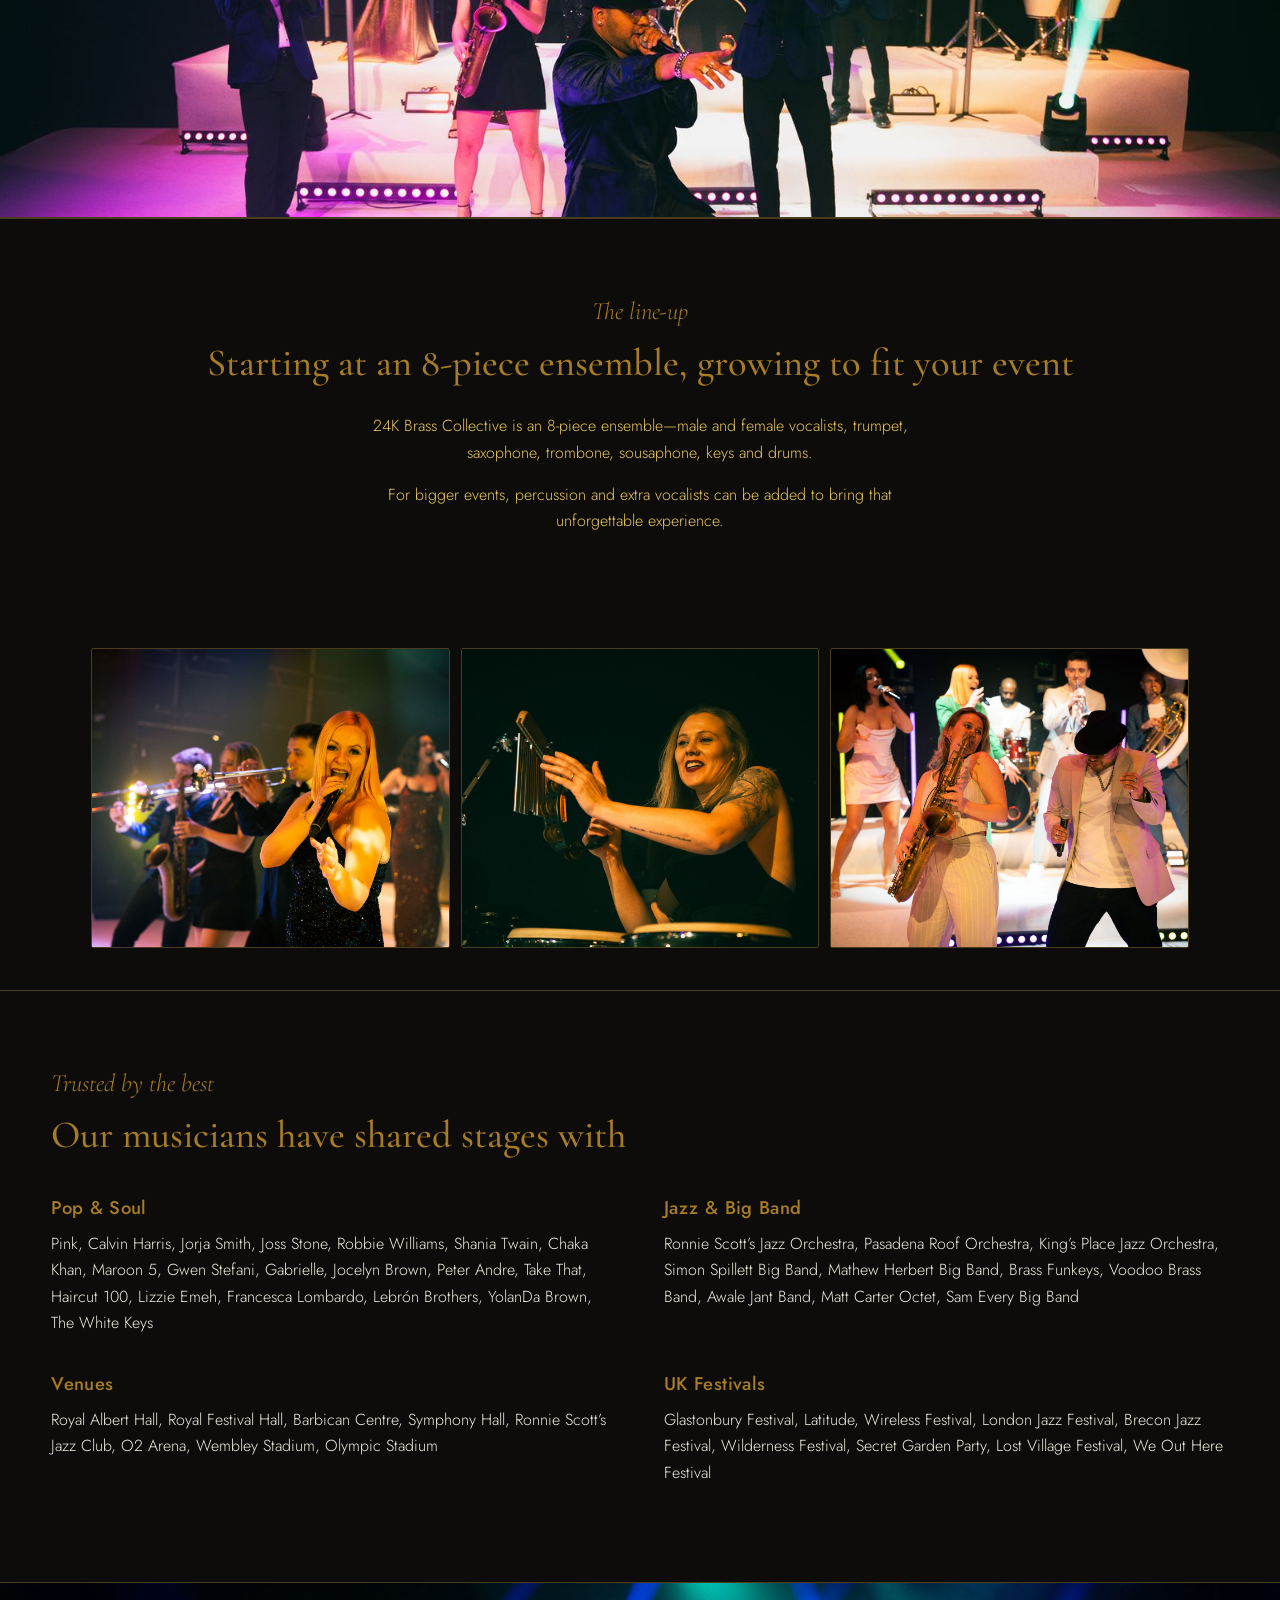
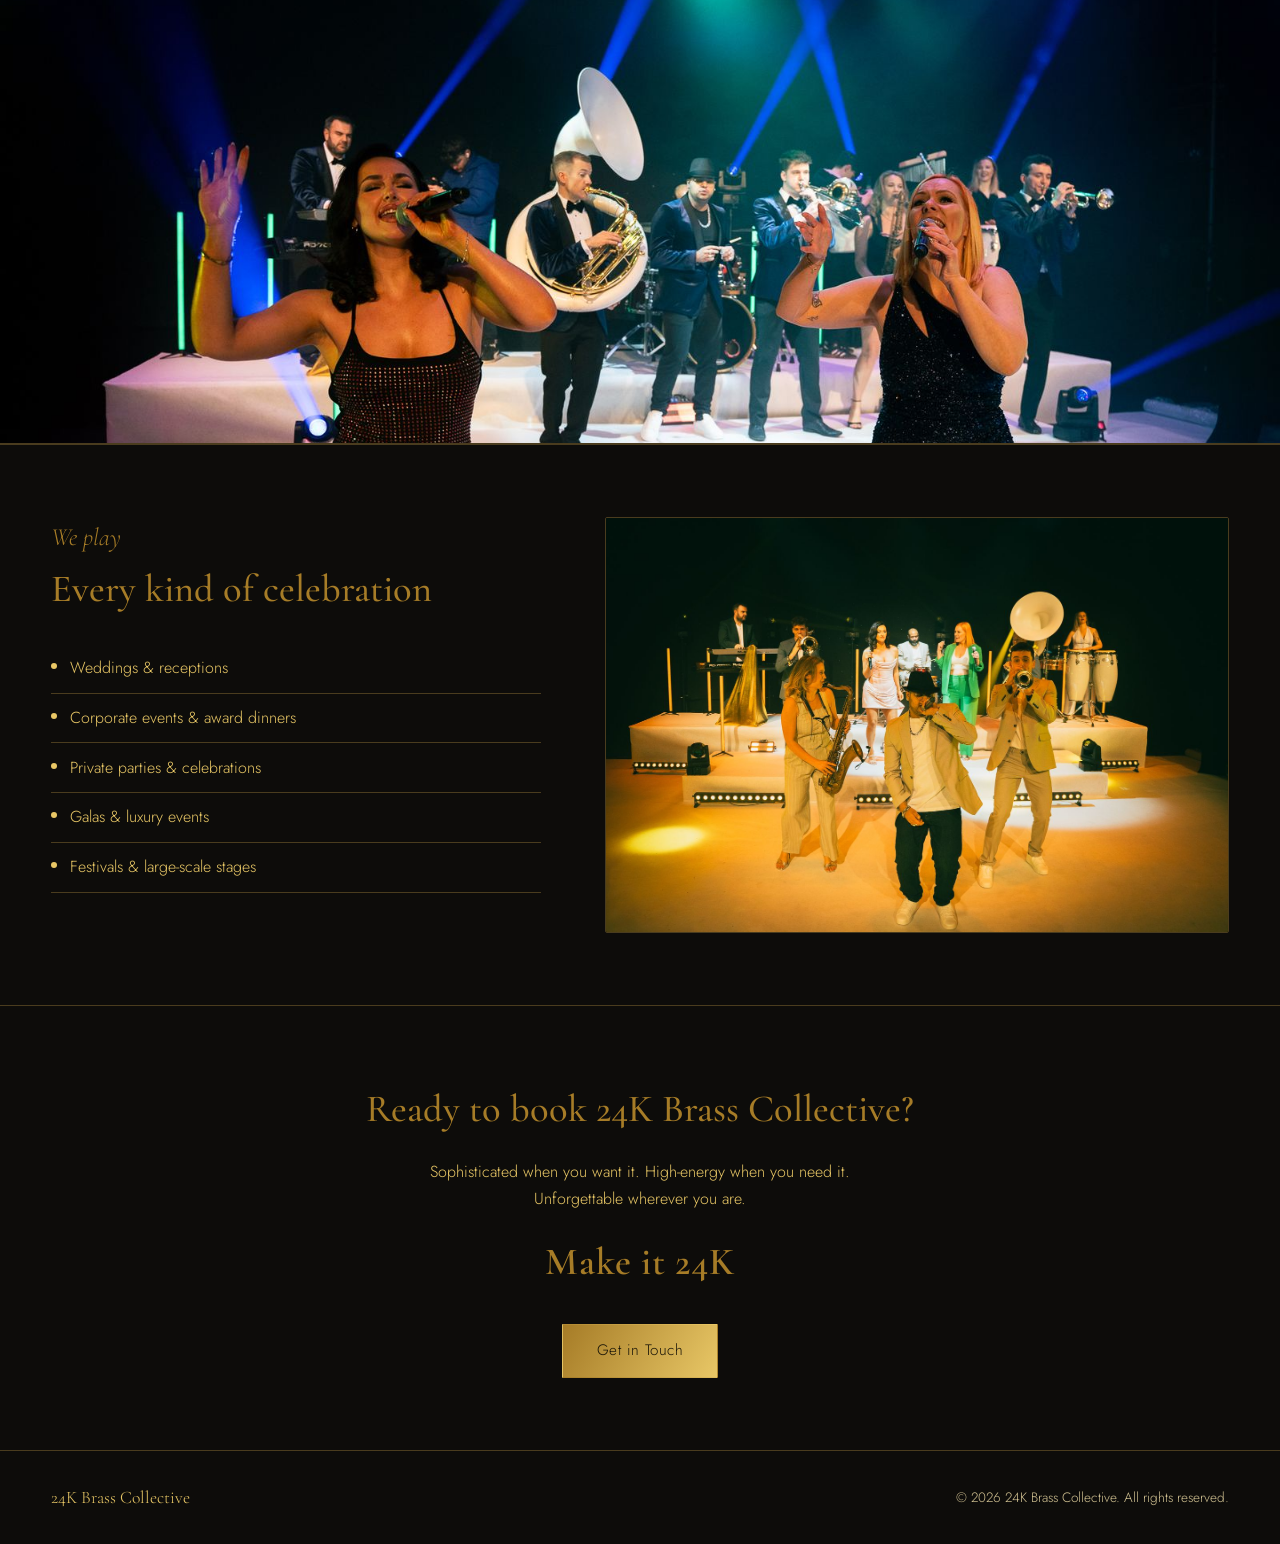
==== commit eae2c8ef: "bio fix" ====
--- a/band/index.html
+++ b/band/index.html
@@ -28,7 +28,7 @@
 <div class="gold-bar"></div>
 
 <section class="hero" style="background-image: linear-gradient(to bottom, rgba(6,5,4,.05) 0%, rgba(6,5,4,.15) 40%, rgba(6,5,4,.8) 75%, rgba(6,5,4,.96) 100%), url('../images/hero-home.jpg');">
-  <p class="lede">24k Brass Collective is a new luxury live band, bringing together exceptional musicians, outstanding vocalists and a distinctive brass-led sound for the world&rsquo;s most exclusive events.</p>
+  <p class="lede">24k Brass Collective is a new luxury live band, bringing together exceptional musicians, outstanding vocalists and a distinctive brass heavy sound for the world&rsquo;s most exclusive events.</p>
   <div style="margin-top:2.2rem;">
     <a class="btn filled" href="contact.html">Enquire About Your Event</a>
   </div>
@@ -41,10 +41,10 @@
       <h2 class="section-title">A new luxury live band, for the world&rsquo;s most exclusive events</h2>
     </div>
     <div class="prose">
-      <p>24k Brass Collective is a new luxury live band, bringing together exceptional musicians, outstanding vocalists and a distinctive brass-led sound for the world&rsquo;s most exclusive events.</p>
-      <p>Created for luxury weddings, destination celebrations, corporate events, private parties and international occasions, 24k combines sousaphone, trumpet, trombone and saxophone with drums, keys and powerful vocals to create a live experience that moves effortlessly from sophisticated to spectacular.</p>
+      <p>24k Brass Collective is a new luxury live band, bringing together exceptional musicians, outstanding vocalists and a distinctive brass heavy sound for the world&rsquo;s most exclusive events.</p>
+      <p>Created for luxury weddings, destination celebrations, corporate events, private parties and international occasions, 24k combines sousaphone, trumpet, trombone and saxophone, with drums, keyboards and powerful vocals to create a live experience that moves effortlessly from sophisticated to spectacular.</p>
       <p>The collective may be new, but the experience behind it is anything but. The management team has over 10 years&rsquo; experience in the live music and events industry, while the musicians have performed alongside artists including P!nk, Calvin Harris, Take That, Joss Stone, Chaka Khan, Rag&rsquo;n&rsquo;Bone Man and Tony Hadley, and at major events including the FIFA World Cup 2022 and Glastonbury.</p>
-      <p>For the ultimate party experience, 24k can also transform into DJ Live, combining a professional DJ with live brass, percussion and vocals.</p>
+      <p>For the ultimate party experience, 24k can also transform into DJ Live, combining a professional DJ with a bespoke combination of live brass, percussion and vocals.</p>
     </div>
   </div>
 </section>
--- a/styles.css
+++ b/styles.css
@@ -616,7 +616,7 @@
 .gallery-carousel img {
   flex: 0 0 auto;
   width: min(460px, 72vw);
-  aspect-ratio: 4 / 3;
+  height: clamp(200px, 54vw, 345px);
   scroll-snap-align: center;
 }
 
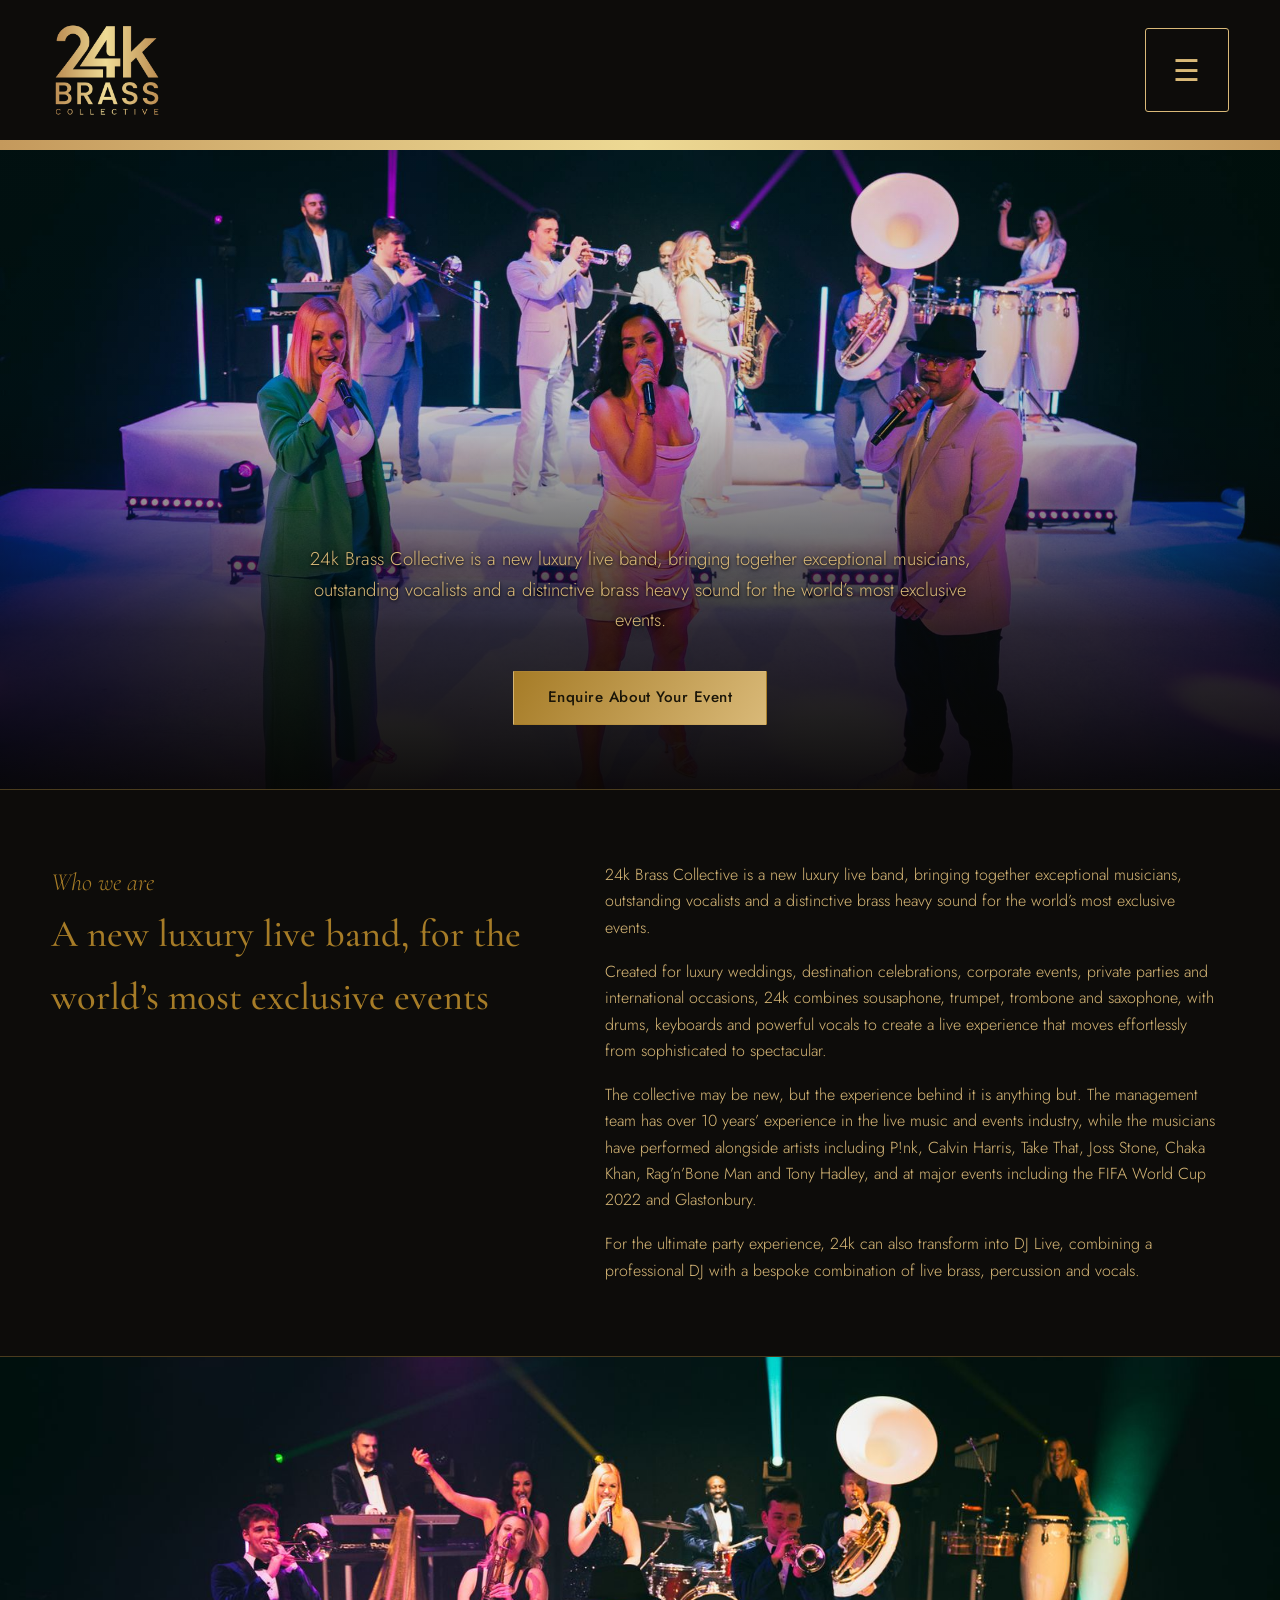
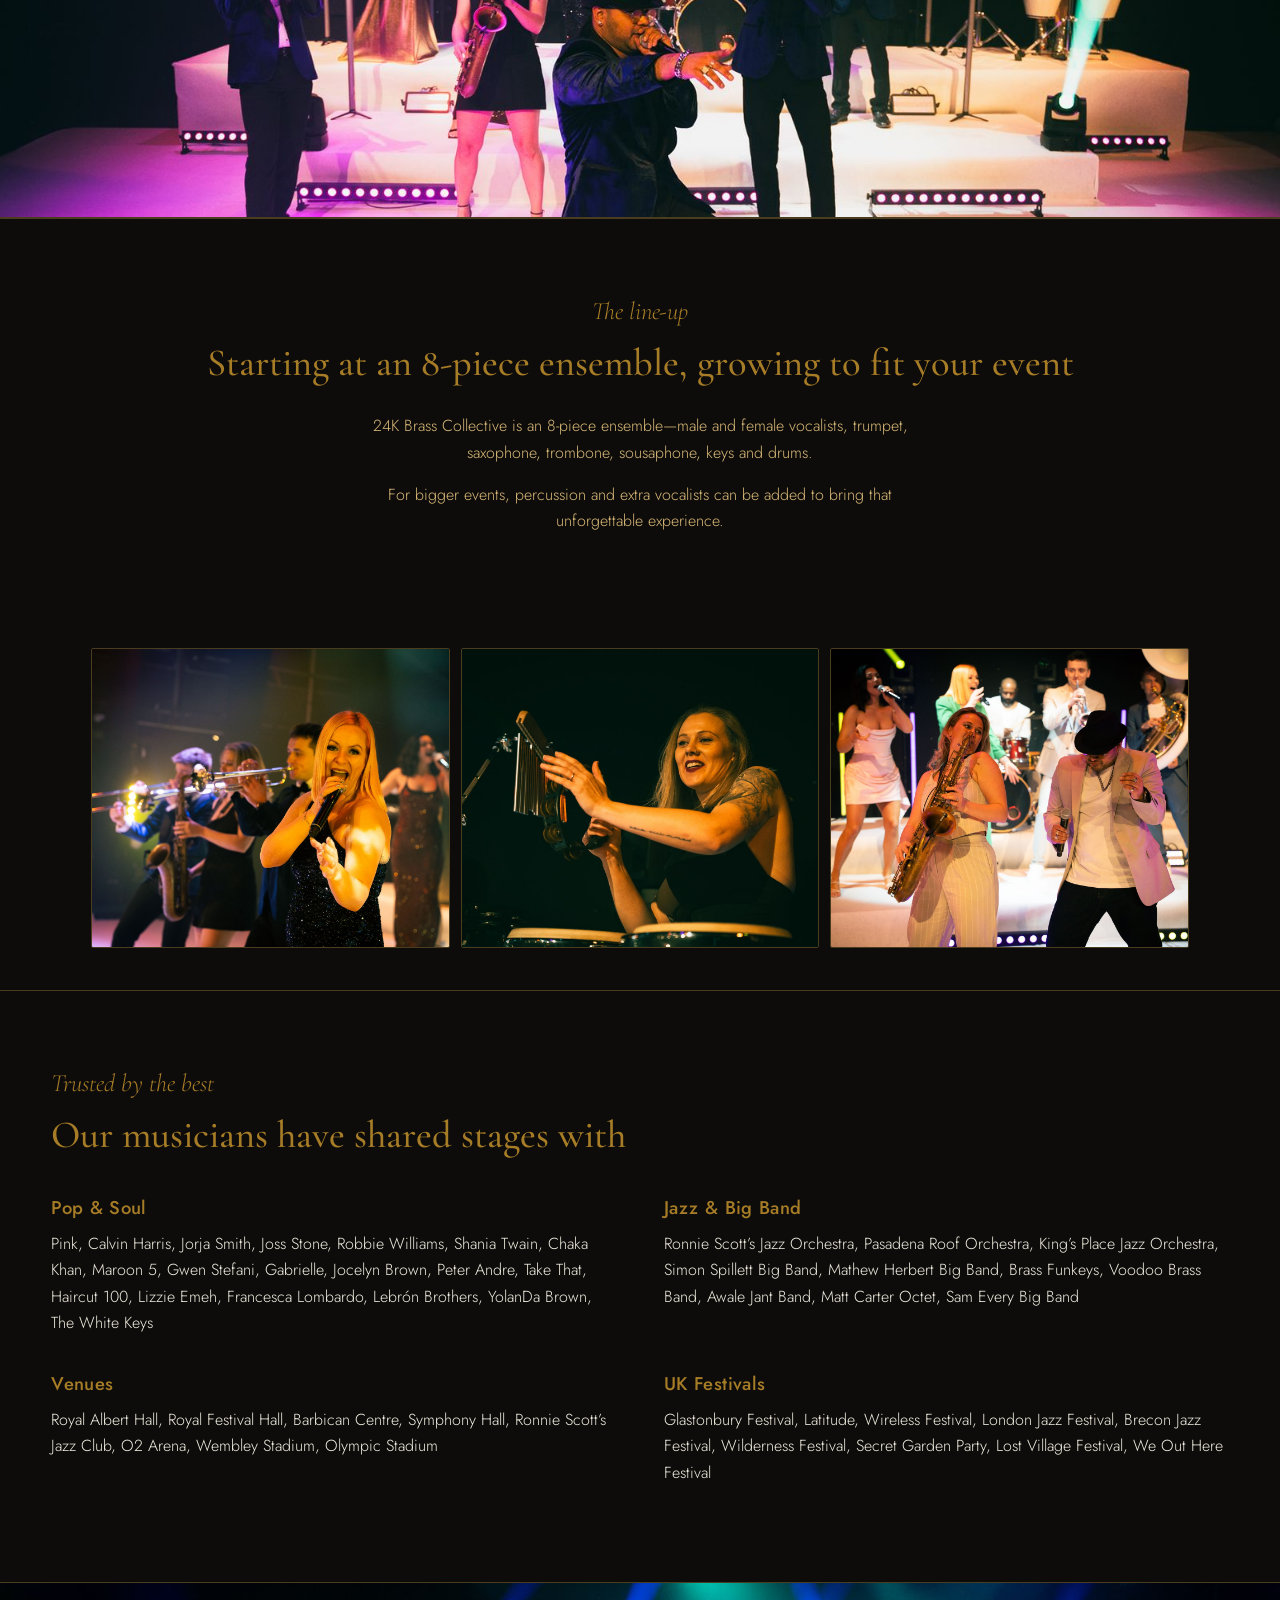
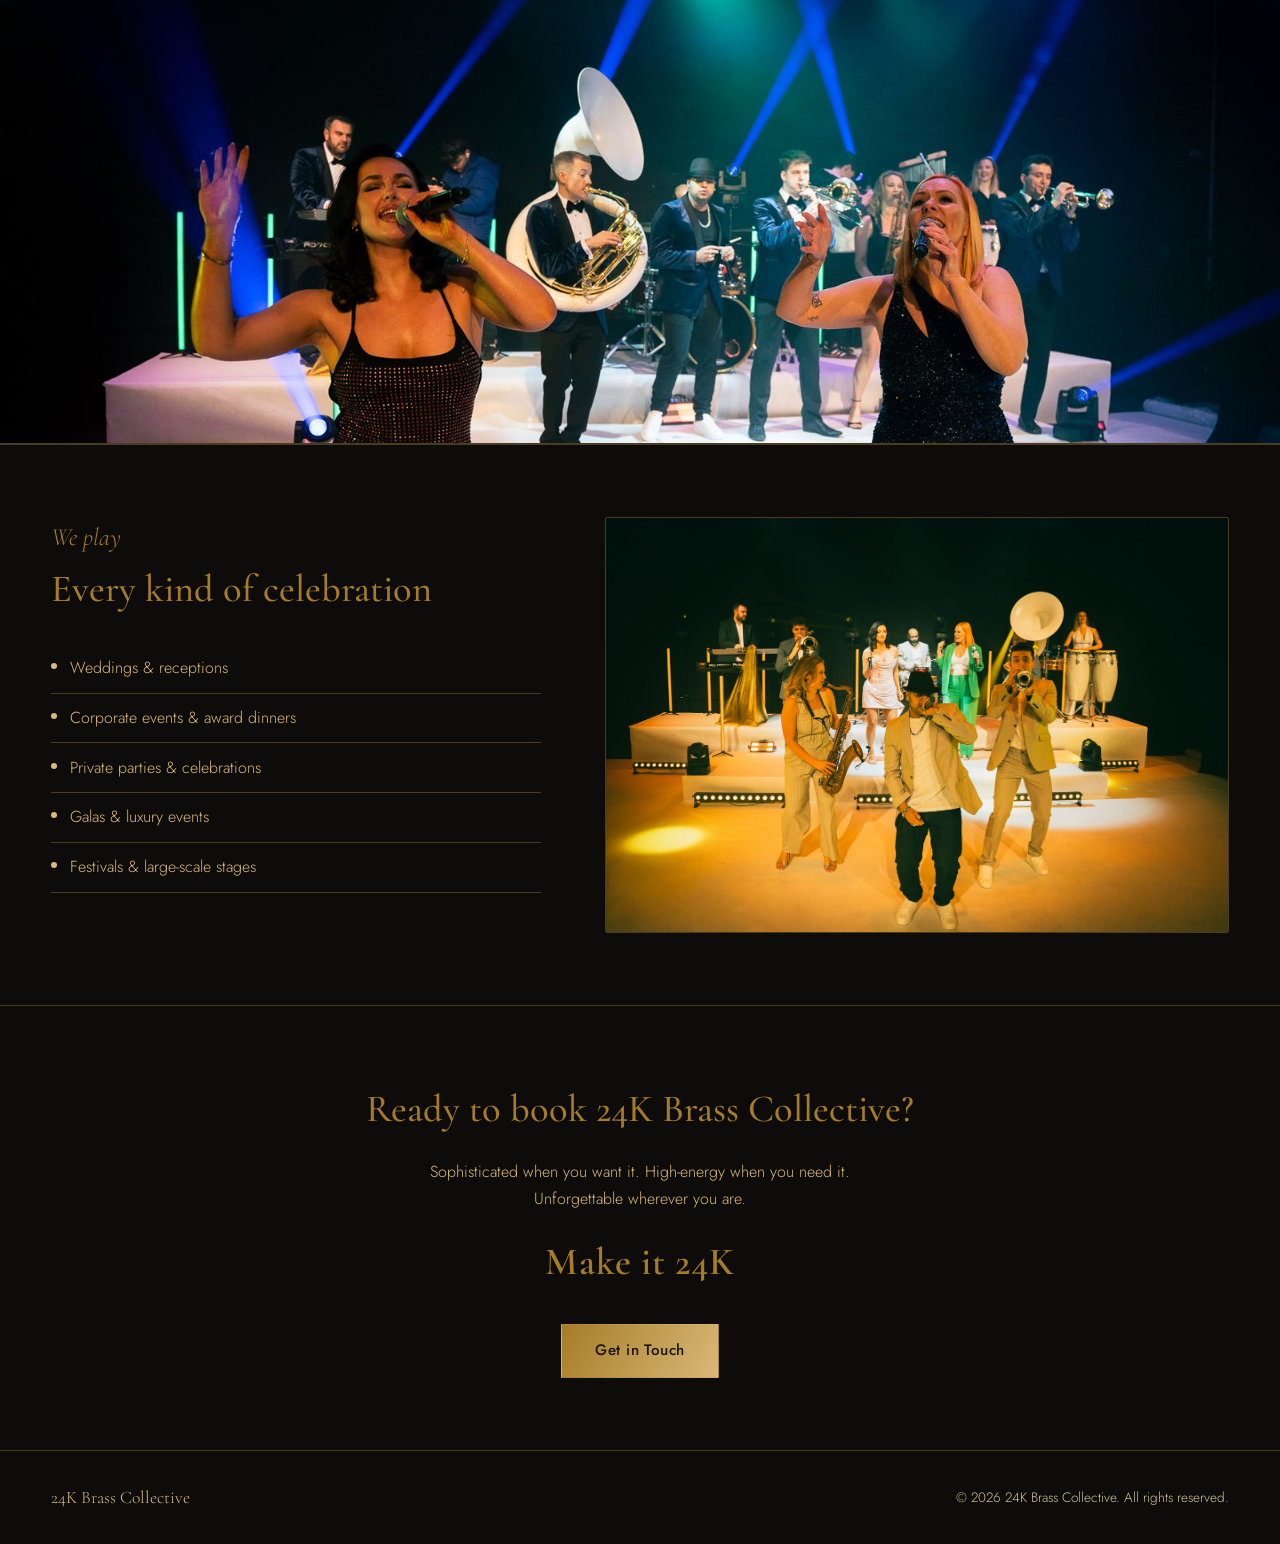
==== commit 1b36b84d: "menu fix" ====
--- a/band/index.html
+++ b/band/index.html
@@ -10,18 +10,21 @@
 <body style="background-color:#0d0c0a; margin:0;">
 
 <header class="site-header" style="background-color:#0d0c0a;">
-  <a class="brand" href="index.html">
+  <a class="brand" href="../index.html">
     <img src="../images/logo.png" alt="24K Brass Collective logo">
   </a>
   <nav class="main-nav">
     <button class="nav-toggle" aria-label="Toggle menu" aria-expanded="false"><span class="bars">☰</span></button>
     <ul>
       <li><a href="../index.html">24K</a></li>
-      <li><a href="../dj/index.html">24K DJ Live</a></li>
-      <li><a href="index.html" class="active">Home</a></li>
-      <li><a href="photos.html">Photos</a></li>
-      <li><a href="video.html">Videos</a></li>
-      <li><a href="contact.html">Contact</a></li>
+      <li class="nav-group-label"><a href="index.html" class="active">24K Brass Collective</a></li>
+      <li class="nav-sub"><a href="photos.html">Photos</a></li>
+      <li class="nav-sub"><a href="video.html">Videos</a></li>
+      <li class="nav-sub"><a href="contact.html">Contact</a></li>
+      <li class="nav-group-label"><a href="../dj/index.html">24K DJ Live</a></li>
+      <li class="nav-sub"><a href="../dj/photos.html">Photos</a></li>
+      <li class="nav-sub"><a href="../dj/video.html">Videos</a></li>
+      <li class="nav-sub"><a href="../dj/contact.html">Contact</a></li>
     </ul>
   </nav>
 </header>
--- a/styles.css
+++ b/styles.css
@@ -7,7 +7,7 @@
 :root {
   --bg: #0d0c0a;
   --bg-panel: #161310;
-  --gold-bright: #e8c766;
+  --gold-bright: #d9b978;
   --gold-deep: #a67c27;
   --gold-line: #4a3c1e;
   --cream: #f1ece0;
@@ -67,12 +67,13 @@
   background: var(--bg);
 }
 
-.site-header.centered { justify-content: center; }
+.site-header.centered { justify-content: flex-end; position: relative; }
+.site-header.centered .brand { position: absolute; left: 50%; transform: translateX(-50%); }
 
 .gold-bar {
   height: 10px;
   width: 100%;
-  background: linear-gradient(90deg, var(--gold-deep) 0%, var(--gold-bright) 25%, var(--gold-deep) 50%, var(--gold-bright) 75%, var(--gold-deep) 100%);
+  background: linear-gradient(90deg, #c4995c 0%, #dabb7a 25%, #edd994 50%, #d9b978 75%, #c4995c 100%);
 }
 
 .brand {
@@ -105,7 +106,7 @@
   position: absolute;
   top: calc(100% + 10px);
   right: 0;
-  min-width: 190px;
+  min-width: 230px;
   background: var(--bg-panel);
   border: 1px solid var(--gold-line);
   border-radius: 3px;
@@ -136,6 +137,31 @@
 nav.main-nav a.active {
   color: var(--gold-bright);
   background: rgba(232, 199, 102, 0.08);
+}
+
+nav.main-nav li.nav-group-label {
+  margin-top: 0.5rem;
+  padding-top: 0.5rem;
+  border-top: 1px solid var(--gold-line);
+}
+
+nav.main-nav li.nav-group-label:first-child {
+  margin-top: 0;
+  padding-top: 0;
+  border-top: none;
+}
+
+nav.main-nav .nav-group-label a {
+  font-family: 'Cormorant Garamond', serif;
+  font-weight: 600;
+  font-size: 1.05rem;
+  color: var(--gold-bright);
+}
+
+nav.main-nav .nav-sub a {
+  padding-left: 1.6rem;
+  font-size: 0.88rem;
+  color: var(--muted);
 }
 
 .nav-toggle {
@@ -227,6 +253,7 @@
   border: 1px solid var(--gold-bright);
   color: var(--gold-bright);
   font-size: 0.95rem;
+  font-weight: 500;
   letter-spacing: 0.03em;
   border-radius: 1px;
   text-shadow: none;
@@ -779,3 +806,20 @@
   justify-content: center;
   cursor: pointer;
 }
+
+/* ---------- form submit states ---------- */
+
+.form-status {
+  display: none;
+  padding: 1rem 1.2rem;
+  border: 1px solid var(--gold-line);
+  border-radius: 2px;
+  color: var(--gold-bright);
+  font-size: 1rem;
+}
+
+.form-status.show { display: block; }
+
+.form-status.error { color: #e88a6c; border-color: #6b3a2a; }
+
+.contact-form button[disabled] { opacity: 0.6; cursor: not-allowed; }
